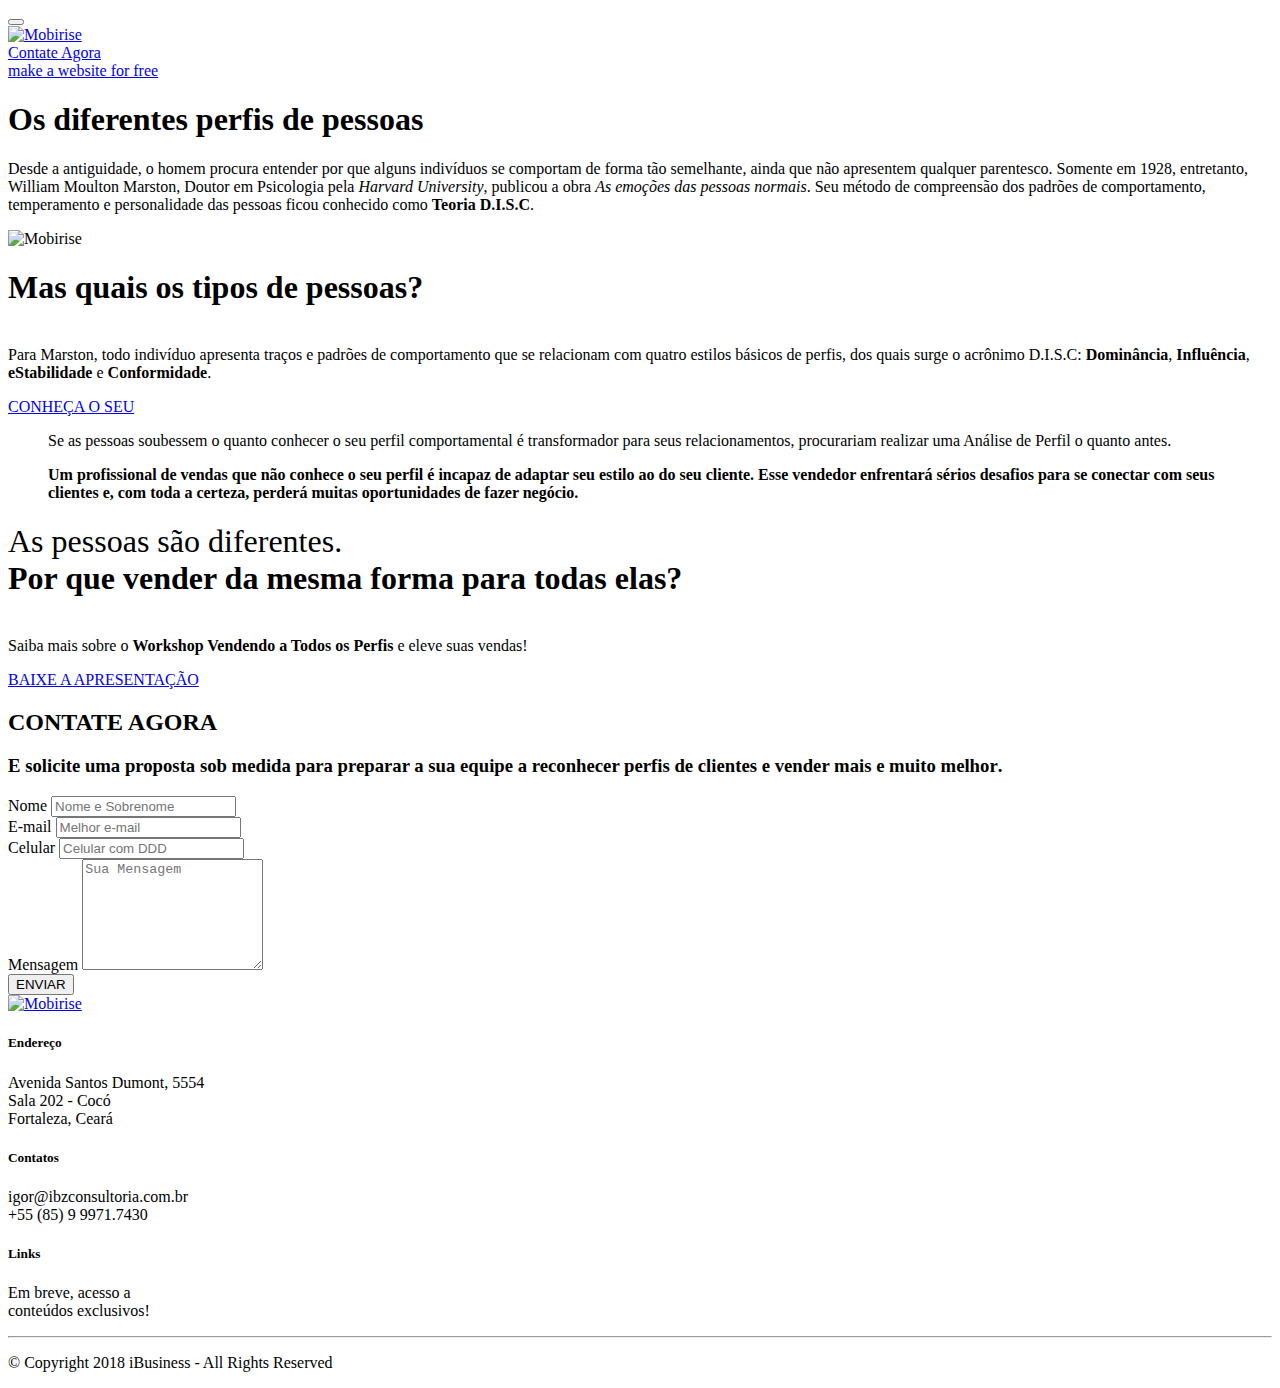
==== index.html @ 538ceceb "Add files via upload" ====
<!DOCTYPE html>
<html >
<head>
  <!-- Site made with Mobirise Website Builder v4.8.6, https://mobirise.com -->
  <meta charset="UTF-8">
  <meta http-equiv="X-UA-Compatible" content="IE=edge">
  <meta name="generator" content="Mobirise v4.8.6, mobirise.com">
  <meta name="viewport" content="width=device-width, initial-scale=1, minimum-scale=1">
  <link rel="shortcut icon" href="assets/images/cpia-de-sem-nome-398x224.png" type="image/x-icon">
  <meta name="description" content="">
  <title>Home</title>
  <link rel="stylesheet" href="assets/web/assets/mobirise-icons/mobirise-icons.css">
  <link rel="stylesheet" href="assets/tether/tether.min.css">
  <link rel="stylesheet" href="assets/bootstrap/css/bootstrap.min.css">
  <link rel="stylesheet" href="assets/bootstrap/css/bootstrap-grid.min.css">
  <link rel="stylesheet" href="assets/bootstrap/css/bootstrap-reboot.min.css">
  <link rel="stylesheet" href="assets/dropdown/css/style.css">
  <link rel="stylesheet" href="assets/socicon/css/styles.css">
  <link rel="stylesheet" href="assets/theme/css/style.css">
  <link rel="stylesheet" href="assets/mobirise/css/mbr-additional.css" type="text/css">
  
  
  
</head>
<body>
  <section class="menu cid-r9w2G7Tjz0" once="menu" id="menu1-e">

    

    <nav class="navbar navbar-expand beta-menu navbar-dropdown align-items-center navbar-fixed-top navbar-toggleable-sm bg-color transparent">
        <button class="navbar-toggler navbar-toggler-right" type="button" data-toggle="collapse" data-target="#navbarSupportedContent" aria-controls="navbarSupportedContent" aria-expanded="false" aria-label="Toggle navigation">
            <div class="hamburger">
                <span></span>
                <span></span>
                <span></span>
                <span></span>
            </div>
        </button>
        <div class="menu-logo">
            <div class="navbar-brand">
                <span class="navbar-logo">
                    <a href="http://www.ibzconsultoria.com.br">
                         <img src="assets/images/cpia-de-sem-nome-398x224.png" alt="Mobirise" title="" style="height: 4.9rem;">
                    </a>
                </span>
                
            </div>
        </div>
        <div class="collapse navbar-collapse" id="navbarSupportedContent">
            
            <div class="navbar-buttons mbr-section-btn"><a class="btn btn-sm btn-primary display-4" href="https://mobirise.co"><span class="socicon socicon-whatsapp mbr-iconfont mbr-iconfont-btn"></span>
                    
                    Contate Agora</a></div>
        </div>
    </nav>
</section>

<section class="engine"><a href="https://mobirise.info/e">make a website for free</a></section><section class="header9 cid-r9vMJlji9b" data-bg-video="https://www.youtube.com/watch?v=qORZvPztBds" id="header9-c">

    

    <div class="mbr-overlay" style="opacity: 0.8; background-color: rgb(118, 118, 118);">
    </div>

    <div class="container">
        <div class="media-container-column mbr-white col-md-8">
            <h1 class="mbr-section-title align-left mbr-bold pb-3 mbr-fonts-style display-1">Os diferentes perfis de pessoas</h1>
            <h3 class="mbr-section-subtitle align-left mbr-light pb-3 mbr-fonts-style display-7"></h3>
            <p class="mbr-text align-left pb-3 mbr-fonts-style display-5">Desde a antiguidade, o homem procura entender por que alguns indivíduos se comportam de forma tão semelhante, ainda que não apresentem qualquer parentesco. Somente em 1928, entretanto, William Moulton Marston, Doutor em Psicologia pela <em>Harvard University</em>, publicou a obra <em>As emoções das pessoas normais</em>. Seu método de compreensão dos padrões de comportamento, temperamento e personalidade das pessoas ficou conhecido como <strong>Teoria D.I.S.C</strong>. <br></p>
            
        </div>
    </div>

    <div class="mbr-arrow hidden-sm-down" aria-hidden="true">
        <a href="#next">
            <i class="mbri-down mbr-iconfont"></i>
        </a>
    </div>
</section>

<section class="header3 cid-r9vGbIsvFP" id="header3-a">

    

    

    <div class="container">
        <div class="media-container-row">
            <div class="mbr-figure" style="width: 120%;">
                <img src="assets/images/disc-879x879.png" alt="Mobirise" title="">
            </div>

            <div class="media-content">
                <h1 class="mbr-section-title mbr-white pb-3 mbr-fonts-style display-2"><strong>Mas quais os tipos de pessoas?</strong></h1>
                
                <div class="mbr-section-text mbr-white pb-3 ">
                    <p class="mbr-text mbr-fonts-style display-5"><br>Para Marston, todo indivíduo apresenta traços e padrões de comportamento que se relacionam com quatro estilos básicos de perfis, dos quais surge o acrônimo D.I.S.C: <strong>Dominância</strong>, <strong>Influência</strong>, <strong>eStabilidade </strong>e <strong>Conformidade</strong>.</p>
                </div>
                <div class="mbr-section-btn"><a class="btn btn-md btn-white display-4" href="https://cisassessment.com.br/degustacao/igorbatista" target="_blank">CONHEÇA O SEU</a></div>
            </div>
        </div>
    </div>

</section>

<section class="mbr-section article content1 cid-r9vE6aO6sI" id="content2-8">

     

    <div class="container">
        <div class="media-container-row">
            <div class="mbr-text col-12 col-md-8 mbr-fonts-style display-7">
                <blockquote><p>Se as pessoas soubessem o quanto conhecer o seu perfil comportamental é transformador para seus relacionamentos, procurariam realizar uma Análise de Perfil o quanto antes.&nbsp;</p><p><strong>Um profissional de vendas que não conhece o seu perfil é incapaz de adaptar seu estilo ao do seu cliente. Esse vendedor enfrentará sérios desafios para se conectar com seus clientes e, com toda a certeza, perderá muitas oportunidades de fazer negócio.</strong></p></blockquote>
            </div>
        </div>
    </div>
</section>

<section class="cid-r9vxSxwl5Y mbr-fullscreen mbr-parallax-background" id="header2-2">

    

    <div class="mbr-overlay" style="opacity: 0.6; background-color: rgb(118, 118, 118);"></div>

    <div class="container align-center">
        <div class="row justify-content-md-center">
            <div class="mbr-white col-md-10">
                <h1 class="mbr-section-title mbr-bold pb-3 mbr-fonts-style display-2"><span style="font-weight: normal;">As pessoas são diferentes.
</span><div>Por que vender da mesma forma para todas elas?</div></h1>
                
                <p class="mbr-text pb-3 mbr-fonts-style display-5"><br>Saiba mais sobre o <strong>Workshop Vendendo a Todos os Perfis</strong> e eleve suas vendas!</p>
                <div class="mbr-section-btn"><a class="btn btn-md btn-primary display-4" href="assets/files/Vendendo%20a%20Todos%20os%20Perfis.pdf">BAIXE A APRESENTAÇÃO</a></div>
            </div>
        </div>
    </div>
    
</section>

<section class="mbr-section form1 cid-r9vV8Q6e4b" id="form1-d">

    

    
    <div class="container">
        <div class="row justify-content-center">
            <div class="title col-12 col-lg-8">
                <h2 class="mbr-section-title align-center pb-3 mbr-fonts-style display-2">
                    CONTATE AGORA</h2>
                <h3 class="mbr-section-subtitle align-center mbr-light pb-3 mbr-fonts-style display-5">E solicite uma proposta sob medida para preparar a sua equipe a&nbsp;<strong>reconhecer perfis</strong>&nbsp;de clientes e&nbsp;<strong>vender mais e muito melhor</strong>.</h3>
            </div>
        </div>
    </div>
    <div class="container">
        <div class="row justify-content-center">
            <div class="media-container-column col-lg-8" data-form-type="formoid">
                    <div data-form-alert="" hidden="">Obrigado por seu contato. Retornaremos em até 1 dia útil.</div>
            
                    <form class="mbr-form" action="https://mobirise.com/" method="post" data-form-title="Mobirise Form"><input type="hidden" name="email" data-form-email="true" value="bjP1ERmZfzarOlQiBVB9AyABBUOk29T/yBMg74k4fR4waidvmF8LSJOCwL8EbNZHeFrdEEnfD1F5jtxuR5bbRIhBWXAj+ehpvHeTx5h8rCUeR5VdaEv4izuY/1Mgjd+7">
                        <div class="row row-sm-offset">
                            <div class="col-md-4 multi-horizontal" data-for="name">
                                <div class="form-group">
                                    <label class="form-control-label mbr-fonts-style display-7" for="name-form1-d">Nome</label>
                                    <input type="text" class="form-control" name="name" data-form-field="Name" required="" placeholder="Nome e Sobrenome" id="name-form1-d">
                                </div>
                            </div>
                            <div class="col-md-4 multi-horizontal" data-for="email">
                                <div class="form-group">
                                    <label class="form-control-label mbr-fonts-style display-7" for="email-form1-d">E-mail</label>
                                    <input type="email" class="form-control" name="email" data-form-field="Email" required="" placeholder="Melhor e-mail" id="email-form1-d">
                                </div>
                            </div>
                            <div class="col-md-4 multi-horizontal" data-for="phone">
                                <div class="form-group">
                                    <label class="form-control-label mbr-fonts-style display-7" for="phone-form1-d">Celular</label>
                                    <input type="tel" class="form-control" name="phone" data-form-field="Phone" placeholder="Celular com DDD" id="phone-form1-d">
                                </div>
                            </div>
                        </div>
                        <div class="form-group" data-for="message">
                            <label class="form-control-label mbr-fonts-style display-7" for="message-form1-d">Mensagem</label>
                            <textarea type="text" class="form-control" name="message" rows="7" data-form-field="Message" placeholder="Sua Mensagem" id="message-form1-d"></textarea>
                        </div>
            
                        <span class="input-group-btn"><button href="" type="submit" class="btn btn-primary btn-form display-4">ENVIAR</button></span>
                    </form>
            </div>
        </div>
    </div>
</section>

<section class="cid-r9vMicdYt4" id="footer1-b">

    

    

    <div class="container">
        <div class="media-container-row content text-white">
            <div class="col-12 col-md-3">
                <div class="media-wrap">
                    <a href="https://mobirise.com/">
                        <img src="assets/images/04-logotipo-branco-imagem-fundo-trasparente-624x499.png" alt="Mobirise" title="">
                    </a>
                </div>
            </div>
            <div class="col-12 col-md-3 mbr-fonts-style display-7">
                <h5 class="pb-3">
                    Endereço</h5>
                <p class="mbr-text">Avenida Santos Dumont, 5554<br>Sala 202 - Cocó<br>Fortaleza, Ceará</p>
            </div>
            <div class="col-12 col-md-3 mbr-fonts-style display-7">
                <h5 class="pb-3">
                    Contatos</h5>
                <p class="mbr-text">igor@ibzconsultoria.com.br<br>+55 (85) 9 9971.7430<br></p>
            </div>
            <div class="col-12 col-md-3 mbr-fonts-style display-7">
                <h5 class="pb-3">
                    Links
                </h5>
                <p class="mbr-text">Em breve, acesso a <br>conteúdos exclusivos!</p>
            </div>
        </div>
        <div class="footer-lower">
            <div class="media-container-row">
                <div class="col-sm-12">
                    <hr>
                </div>
            </div>
            <div class="media-container-row mbr-white">
                <div class="col-sm-6 copyright">
                    <p class="mbr-text mbr-fonts-style display-7">
                        © Copyright 2018 iBusiness - All Rights Reserved
                    </p>
                </div>
                <div class="col-md-6">
                    <div class="social-list align-right">
                        <div class="soc-item">
                            <a href="mailto:igor@ibzconsultoria.com.br">
                                <span class="mbr-iconfont mbr-iconfont-social socicon-mail socicon"></span>
                            </a>
                        </div>
                        <div class="soc-item">
                            <a href="http://www.facebook.com/iBusinessConsultoria" target="_blank">
                                <span class="mbr-iconfont mbr-iconfont-social socicon-facebook socicon"></span>
                            </a>
                        </div>
                        <div class="soc-item">
                            <a href="https://www.linkedin.com/in/igorbatista/" target="_blank">
                                <span class="mbr-iconfont mbr-iconfont-social socicon-linkedin socicon"></span>
                            </a>
                        </div>
                        <div class="soc-item">
                            <a href="https://www.instagram.com/ibzconsult/" target="_blank">
                                <span class="mbr-iconfont mbr-iconfont-social socicon-instagram socicon"></span>
                            </a>
                        </div>
                        
                        
                    </div>
                </div>
            </div>
        </div>
    </div>
</section>


  <script src="assets/web/assets/jquery/jquery.min.js"></script>
  <script src="assets/popper/popper.min.js"></script>
  <script src="assets/tether/tether.min.js"></script>
  <script src="assets/bootstrap/js/bootstrap.min.js"></script>
  <script src="assets/smoothscroll/smooth-scroll.js"></script>
  <script src="assets/dropdown/js/script.min.js"></script>
  <script src="assets/touchswipe/jquery.touch-swipe.min.js"></script>
  <script src="assets/ytplayer/jquery.mb.ytplayer.min.js"></script>
  <script src="assets/vimeoplayer/jquery.mb.vimeo_player.js"></script>
  <script src="assets/parallax/jarallax.min.js"></script>
  <script src="assets/theme/js/script.js"></script>
  <script src="assets/formoid/formoid.min.js"></script>
  
  
</body>
</html>
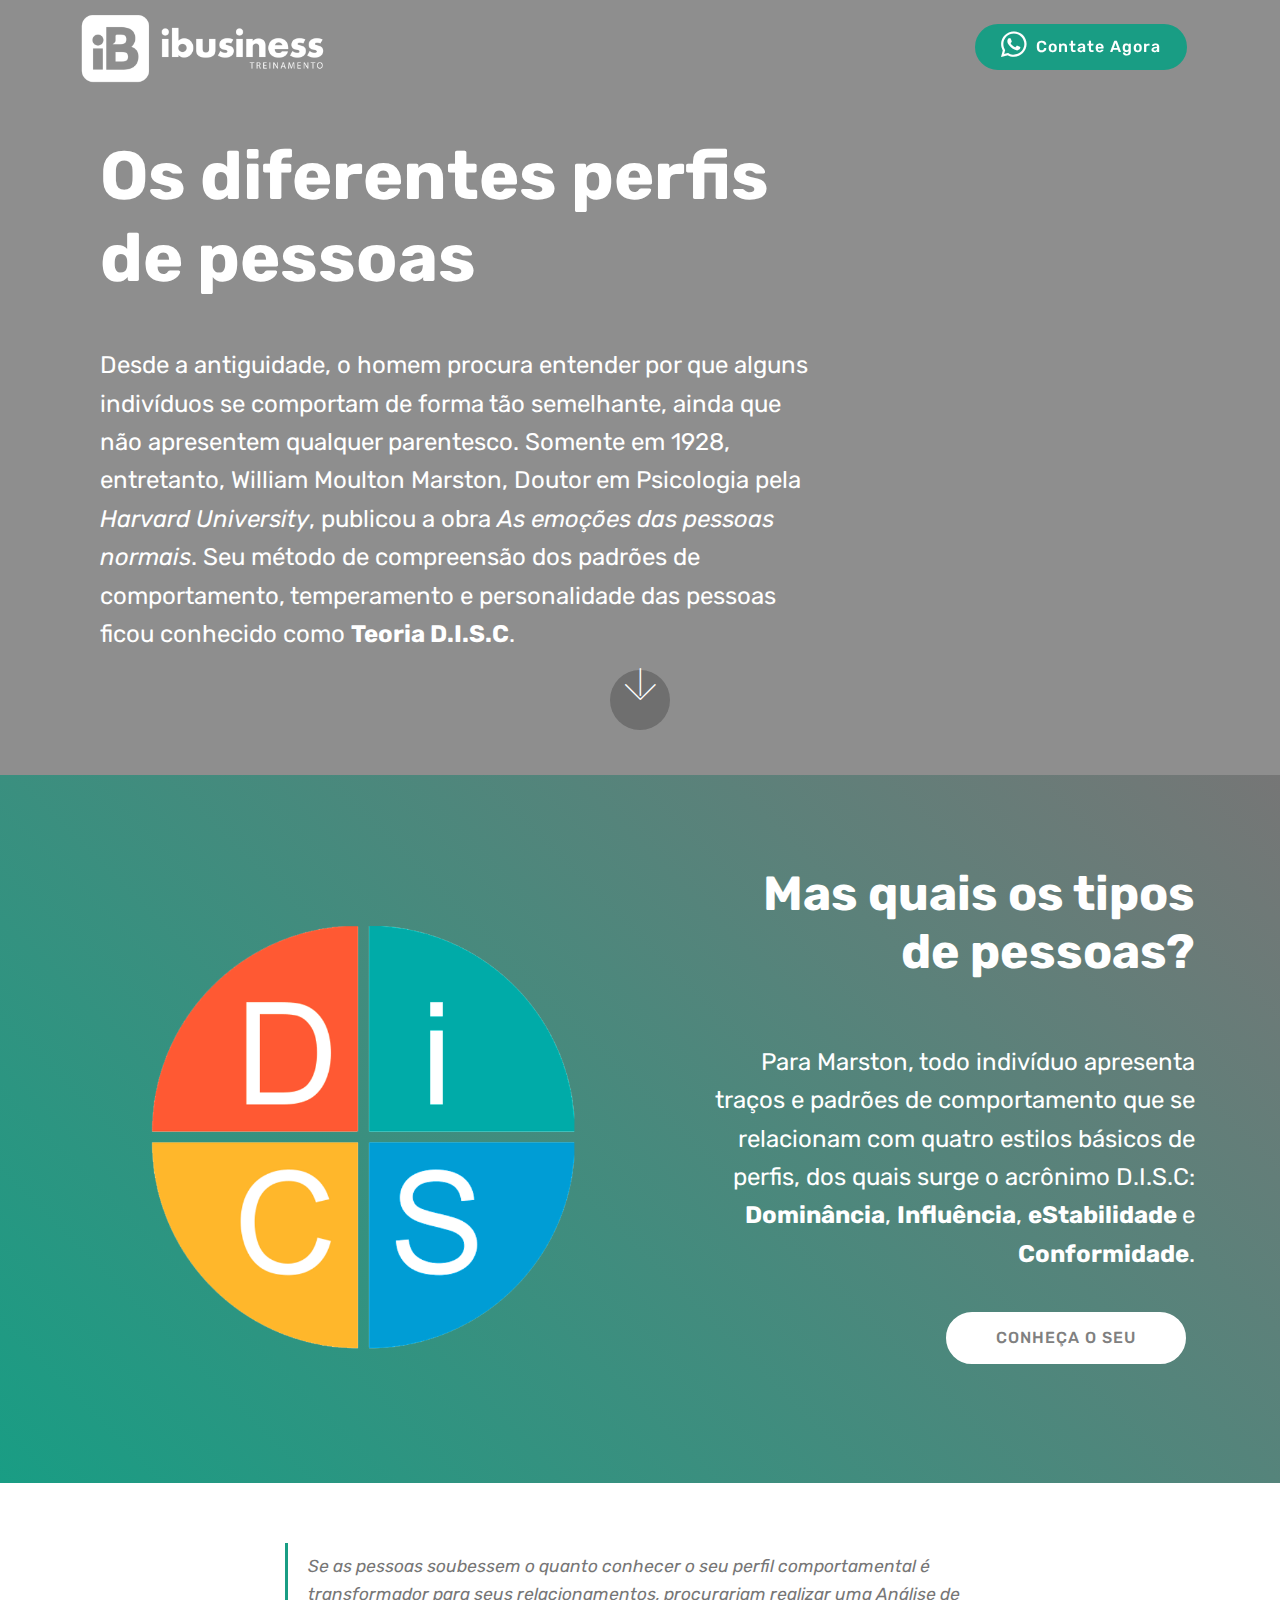
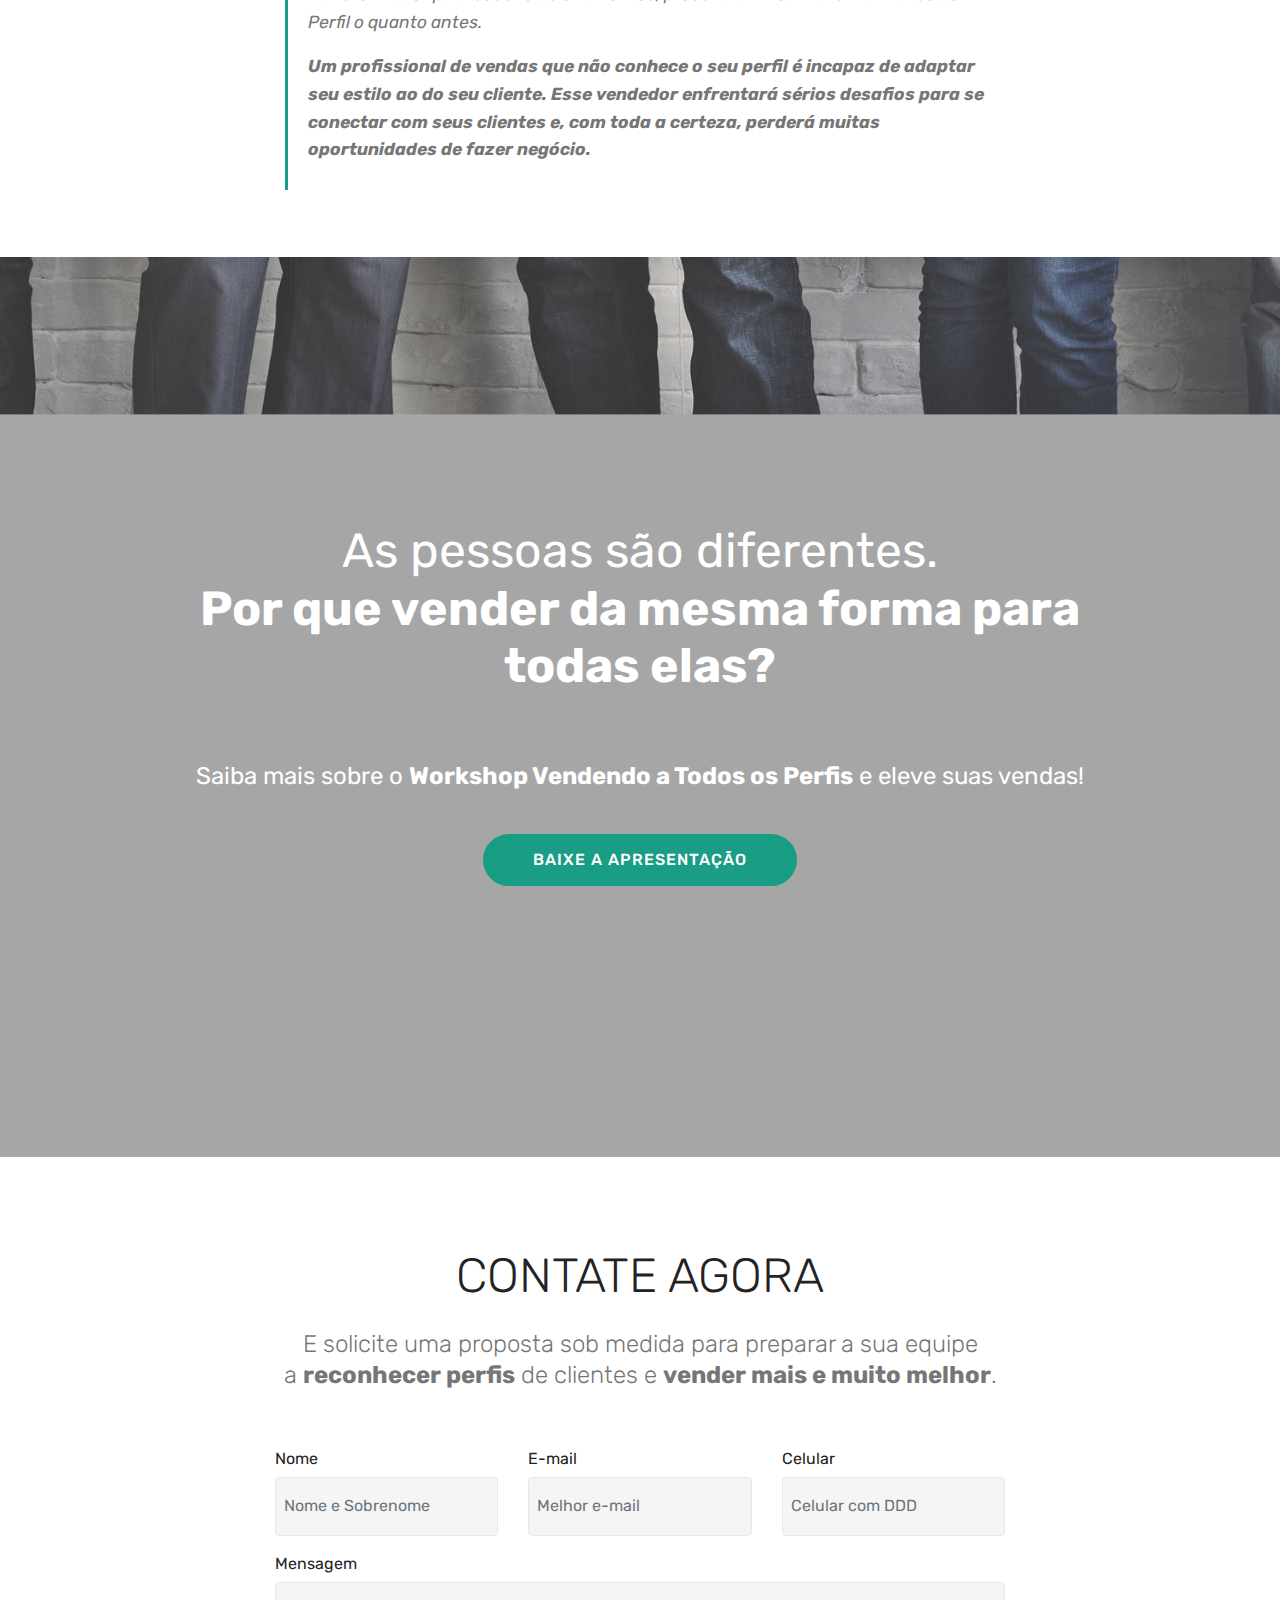
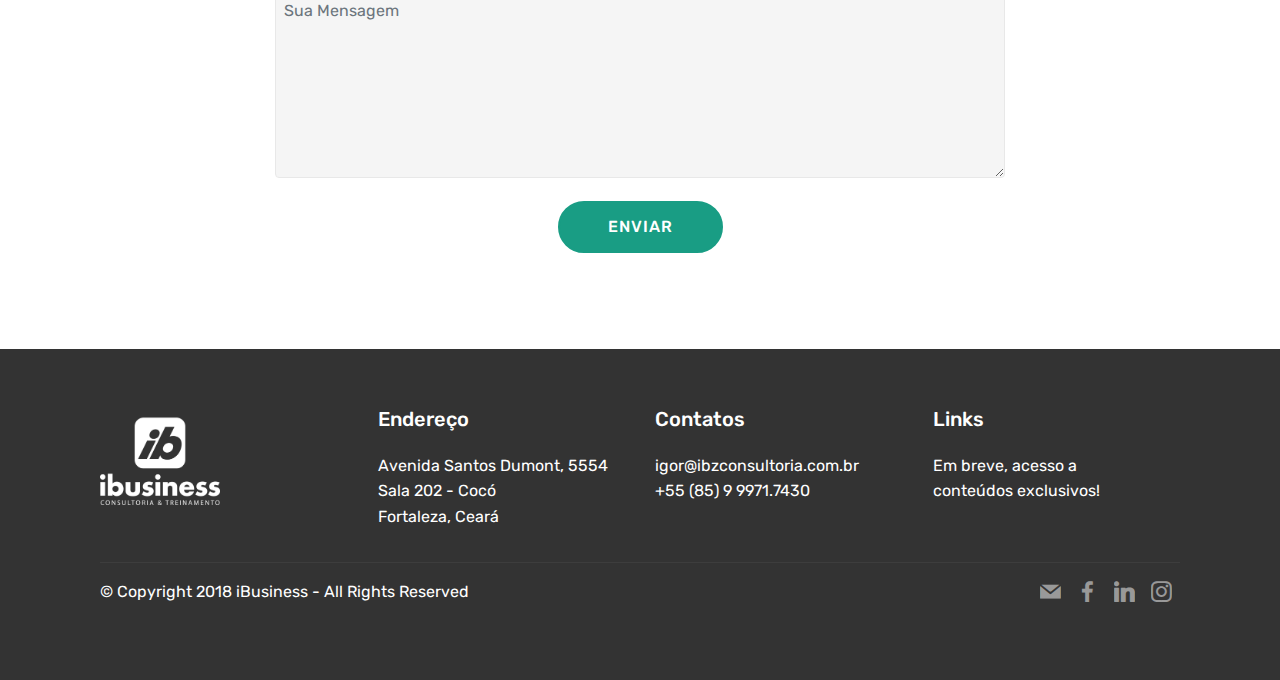
==== commit 5cb6d232: "create github pages" ====
--- a/index.html
+++ b/index.html
@@ -55,7 +55,7 @@
     </nav>
 </section>
 
-<section class="engine"><a href="https://mobirise.info/e">make a website for free</a></section><section class="header9 cid-r9vMJlji9b" data-bg-video="https://www.youtube.com/watch?v=qORZvPztBds" id="header9-c">
+<section class="engine"><a href="https://mobirise.info/f">easy web builder</a></section><section class="header9 cid-r9vMJlji9b" data-bg-video="https://www.youtube.com/watch?v=qORZvPztBds" id="header9-c">
 
     
 
@@ -155,7 +155,7 @@
             <div class="media-container-column col-lg-8" data-form-type="formoid">
                     <div data-form-alert="" hidden="">Obrigado por seu contato. Retornaremos em até 1 dia útil.</div>
             
-                    <form class="mbr-form" action="https://mobirise.com/" method="post" data-form-title="Mobirise Form"><input type="hidden" name="email" data-form-email="true" value="bjP1ERmZfzarOlQiBVB9AyABBUOk29T/yBMg74k4fR4waidvmF8LSJOCwL8EbNZHeFrdEEnfD1F5jtxuR5bbRIhBWXAj+ehpvHeTx5h8rCUeR5VdaEv4izuY/1Mgjd+7">
+                    <form class="mbr-form" action="https://mobirise.com/" method="post" data-form-title="Mobirise Form"><input type="hidden" name="email" data-form-email="true" value="E1hrHj9nhIuv7MjWg8W+pyORK7f0c7CILdnv9n7HhSGD/wr6HEg0xiVMWBgWSezhIz2PDw8ddaZDfI7Mun+jasMkHUdd43aZ027KPE2wIWYgjYWWAncnwhXguRWSXikZ">
                         <div class="row row-sm-offset">
                             <div class="col-md-4 multi-horizontal" data-for="name">
                                 <div class="form-group">
--- a/assets/web/assets/mobirise-icons/mobirise-icons.css
+++ b/assets/web/assets/mobirise-icons/mobirise-icons.css
@@ -0,0 +1,476 @@
+@font-face {
+  font-family: 'MobiriseIcons';
+  src:  url('mobirise-icons.eot?spat4u');
+  src:  url('mobirise-icons.eot?spat4u#iefix') format('embedded-opentype'),
+    url('mobirise-icons.ttf?spat4u') format('truetype'),
+    url('mobirise-icons.woff?spat4u') format('woff'),
+    url('mobirise-icons.svg?spat4u#MobiriseIcons') format('svg');
+  font-weight: normal;
+  font-style: normal;
+}
+
+[class^="mbri-"], [class*=" mbri-"] {
+  /* use !important to prevent issues with browser extensions that change fonts */
+  font-family: MobiriseIcons !important;
+  speak: none;
+  font-style: normal;
+  font-weight: normal;
+  font-variant: normal;
+  text-transform: none;
+  line-height: 1;
+
+  /* Better Font Rendering =========== */
+  -webkit-font-smoothing: antialiased;
+  -moz-osx-font-smoothing: grayscale;
+}
+
+.mbri-add-submenu:before {
+  content: "\e900";
+}
+.mbri-alert:before {
+  content: "\e901";
+}
+.mbri-align-center:before {
+  content: "\e902";
+}
+.mbri-align-justify:before {
+  content: "\e903";
+}
+.mbri-align-left:before {
+  content: "\e904";
+}
+.mbri-align-right:before {
+  content: "\e905";
+}
+.mbri-android:before {
+  content: "\e906";
+}
+.mbri-apple:before {
+  content: "\e907";
+}
+.mbri-arrow-down:before {
+  content: "\e908";
+}
+.mbri-arrow-next:before {
+  content: "\e909";
+}
+.mbri-arrow-prev:before {
+  content: "\e90a";
+}
+.mbri-arrow-up:before {
+  content: "\e90b";
+}
+.mbri-bold:before {
+  content: "\e90c";
+}
+.mbri-bookmark:before {
+  content: "\e90d";
+}
+.mbri-bootstrap:before {
+  content: "\e90e";
+}
+.mbri-briefcase:before {
+  content: "\e90f";
+}
+.mbri-browse:before {
+  content: "\e910";
+}
+.mbri-bulleted-list:before {
+  content: "\e911";
+}
+.mbri-calendar:before {
+  content: "\e912";
+}
+.mbri-camera:before {
+  content: "\e913";
+}
+.mbri-cart-add:before {
+  content: "\e914";
+}
+.mbri-cart-full:before {
+  content: "\e915";
+}
+.mbri-cash:before {
+  content: "\e916";
+}
+.mbri-change-style:before {
+  content: "\e917";
+}
+.mbri-chat:before {
+  content: "\e918";
+}
+.mbri-clock:before {
+  content: "\e919";
+}
+.mbri-close:before {
+  content: "\e91a";
+}
+.mbri-cloud:before {
+  content: "\e91b";
+}
+.mbri-code:before {
+  content: "\e91c";
+}
+.mbri-contact-form:before {
+  content: "\e91d";
+}
+.mbri-credit-card:before {
+  content: "\e91e";
+}
+.mbri-cursor-click:before {
+  content: "\e91f";
+}
+.mbri-cust-feedback:before {
+  content: "\e920";
+}
+.mbri-database:before {
+  content: "\e921";
+}
+.mbri-delivery:before {
+  content: "\e922";
+}
+.mbri-desktop:before {
+  content: "\e923";
+}
+.mbri-devices:before {
+  content: "\e924";
+}
+.mbri-down:before {
+  content: "\e925";
+}
+.mbri-download:before {
+  content: "\e989";
+}
+.mbri-drag-n-drop:before {
+  content: "\e927";
+}
+.mbri-drag-n-drop2:before {
+  content: "\e928";
+}
+.mbri-edit:before {
+  content: "\e929";
+}
+.mbri-edit2:before {
+  content: "\e92a";
+}
+.mbri-error:before {
+  content: "\e92b";
+}
+.mbri-extension:before {
+  content: "\e92c";
+}
+.mbri-features:before {
+  content: "\e92d";
+}
+.mbri-file:before {
+  content: "\e92e";
+}
+.mbri-flag:before {
+  content: "\e92f";
+}
+.mbri-folder:before {
+  content: "\e930";
+}
+.mbri-gift:before {
+  content: "\e931";
+}
+.mbri-github:before {
+  content: "\e932";
+}
+.mbri-globe:before {
+  content: "\e933";
+}
+.mbri-globe-2:before {
+  content: "\e934";
+}
+.mbri-growing-chart:before {
+  content: "\e935";
+}
+.mbri-hearth:before {
+  content: "\e936";
+}
+.mbri-help:before {
+  content: "\e937";
+}
+.mbri-home:before {
+  content: "\e938";
+}
+.mbri-hot-cup:before {
+  content: "\e939";
+}
+.mbri-idea:before {
+  content: "\e93a";
+}
+.mbri-image-gallery:before {
+  content: "\e93b";
+}
+.mbri-image-slider:before {
+  content: "\e93c";
+}
+.mbri-info:before {
+  content: "\e93d";
+}
+.mbri-italic:before {
+  content: "\e93e";
+}
+.mbri-key:before {
+  content: "\e93f";
+}
+.mbri-laptop:before {
+  content: "\e940";
+}
+.mbri-layers:before {
+  content: "\e941";
+}
+.mbri-left-right:before {
+  content: "\e942";
+}
+.mbri-left:before {
+  content: "\e943";
+}
+.mbri-letter:before {
+  content: "\e944";
+}
+.mbri-like:before {
+  content: "\e945";
+}
+.mbri-link:before {
+  content: "\e946";
+}
+.mbri-lock:before {
+  content: "\e947";
+}
+.mbri-login:before {
+  content: "\e948";
+}
+.mbri-logout:before {
+  content: "\e949";
+}
+.mbri-magic-stick:before {
+  content: "\e94a";
+}
+.mbri-map-pin:before {
+  content: "\e94b";
+}
+.mbri-menu:before {
+  content: "\e94c";
+}
+.mbri-mobile:before {
+  content: "\e94d";
+}
+.mbri-mobile2:before {
+  content: "\e94e";
+}
+.mbri-mobirise:before {
+  content: "\e94f";
+}
+.mbri-more-horizontal:before {
+  content: "\e950";
+}
+.mbri-more-vertical:before {
+  content: "\e951";
+}
+.mbri-music:before {
+  content: "\e952";
+}
+.mbri-new-file:before {
+  content: "\e953";
+}
+.mbri-numbered-list:before {
+  content: "\e954";
+}
+.mbri-opened-folder:before {
+  content: "\e955";
+}
+.mbri-pages:before {
+  content: "\e956";
+}
+.mbri-paper-plane:before {
+  content: "\e957";
+}
+.mbri-paperclip:before {
+  content: "\e958";
+}
+.mbri-photo:before {
+  content: "\e959";
+}
+.mbri-photos:before {
+  content: "\e95a";
+}
+.mbri-pin:before {
+  content: "\e95b";
+}
+.mbri-play:before {
+  content: "\e95c";
+}
+.mbri-plus:before {
+  content: "\e95d";
+}
+.mbri-preview:before {
+  content: "\e95e";
+}
+.mbri-print:before {
+  content: "\e95f";
+}
+.mbri-protect:before {
+  content: "\e960";
+}
+.mbri-question:before {
+  content: "\e961";
+}
+.mbri-quote-left:before {
+  content: "\e962";
+}
+.mbri-quote-right:before {
+  content: "\e963";
+}
+.mbri-refresh:before {
+  content: "\e964";
+}
+.mbri-responsive:before {
+  content: "\e965";
+}
+.mbri-right:before {
+  content: "\e966";
+}
+.mbri-rocket:before {
+  content: "\e967";
+}
+.mbri-sad-face:before {
+  content: "\e968";
+}
+.mbri-sale:before {
+  content: "\e969";
+}
+.mbri-save:before {
+  content: "\e96a";
+}
+.mbri-search:before {
+  content: "\e96b";
+}
+.mbri-setting:before {
+  content: "\e96c";
+}
+.mbri-setting2:before {
+  content: "\e96d";
+}
+.mbri-setting3:before {
+  content: "\e96e";
+}
+.mbri-share:before {
+  content: "\e96f";
+}
+.mbri-shopping-bag:before {
+  content: "\e970";
+}
+.mbri-shopping-basket:before {
+  content: "\e971";
+}
+.mbri-shopping-cart:before {
+  content: "\e972";
+}
+.mbri-sites:before {
+  content: "\e973";
+}
+.mbri-smile-face:before {
+  content: "\e974";
+}
+.mbri-speed:before {
+  content: "\e975";
+}
+.mbri-star:before {
+  content: "\e976";
+}
+.mbri-success:before {
+  content: "\e977";
+}
+.mbri-sun:before {
+  content: "\e978";
+}
+.mbri-sun2:before {
+  content: "\e979";
+}
+.mbri-tablet:before {
+  content: "\e97a";
+}
+.mbri-tablet-vertical:before {
+  content: "\e97b";
+}
+.mbri-target:before {
+  content: "\e97c";
+}
+.mbri-timer:before {
+  content: "\e97d";
+}
+.mbri-to-ftp:before {
+  content: "\e97e";
+}
+.mbri-to-local-drive:before {
+  content: "\e97f";
+}
+.mbri-touch-swipe:before {
+  content: "\e980";
+}
+.mbri-touch:before {
+  content: "\e981";
+}
+.mbri-trash:before {
+  content: "\e982";
+}
+.mbri-underline:before {
+  content: "\e983";
+}
+.mbri-unlink:before {
+  content: "\e984";
+}
+.mbri-unlock:before {
+  content: "\e985";
+}
+.mbri-up-down:before {
+  content: "\e986";
+}
+.mbri-up:before {
+  content: "\e987";
+}
+.mbri-update:before {
+  content: "\e988";
+}
+.mbri-upload:before {
+ content: "\e926"; 
+}
+.mbri-user:before {
+  content: "\e98a";
+}
+.mbri-user2:before {
+  content: "\e98b";
+}
+.mbri-users:before {
+  content: "\e98c";
+}
+.mbri-video:before {
+  content: "\e98d";
+}
+.mbri-video-play:before {
+  content: "\e98e";
+}
+.mbri-watch:before {
+  content: "\e98f";
+}
+.mbri-website-theme:before {
+  content: "\e990";
+}
+.mbri-wifi:before {
+  content: "\e991";
+}
+.mbri-windows:before {
+  content: "\e992";
+}
+.mbri-zoom-out:before {
+  content: "\e993";
+}
+.mbri-redo:before {
+  content: "\e994";
+}
+.mbri-undo:before {
+  content: "\e995";
+}
--- a/assets/dropdown/css/style.css
+++ b/assets/dropdown/css/style.css
@@ -0,0 +1,265 @@
+.navbar-dropdown {
+  left: 0;
+  padding: 0;
+  position: absolute;
+  right: 0;
+  top: 0;
+  transition: all 0.45s ease;
+  z-index: 1030;
+  background: #282828; }
+  .navbar-dropdown .navbar-logo {
+    margin-right: 0.8rem;
+    transition: margin 0.3s ease-in-out;
+    vertical-align: middle; }
+    .navbar-dropdown .navbar-logo img {
+      height: 3.125rem;
+      transition: all 0.3s ease-in-out; }
+    .navbar-dropdown .navbar-logo.mbr-iconfont {
+      font-size: 3.125rem;
+      line-height: 3.125rem; }
+  .navbar-dropdown .navbar-caption {
+    font-weight: 700;
+    white-space: normal;
+    vertical-align: -4px;
+    line-height: 3.125rem !important; }
+    .navbar-dropdown .navbar-caption, .navbar-dropdown .navbar-caption:hover {
+      color: inherit;
+      text-decoration: none; }
+  .navbar-dropdown .mbr-iconfont + .navbar-caption {
+    vertical-align: -1px; }
+  .navbar-dropdown.navbar-fixed-top {
+    position: fixed; }
+  .navbar-dropdown .navbar-brand span {
+    vertical-align: -4px; }
+  .navbar-dropdown.bg-color.transparent {
+    background: none; }
+  .navbar-dropdown.navbar-short .navbar-brand {
+    padding: 0.625rem 0; }
+    .navbar-dropdown.navbar-short .navbar-brand span {
+      vertical-align: -1px; }
+  .navbar-dropdown.navbar-short .navbar-caption {
+    line-height: 2.375rem !important;
+    vertical-align: -2px; }
+  .navbar-dropdown.navbar-short .navbar-logo {
+    margin-right: 0.5rem; }
+    .navbar-dropdown.navbar-short .navbar-logo img {
+      height: 2.375rem; }
+    .navbar-dropdown.navbar-short .navbar-logo.mbr-iconfont {
+      font-size: 2.375rem;
+      line-height: 2.375rem; }
+  .navbar-dropdown.navbar-short .mbr-table-cell {
+    height: 3.625rem; }
+  .navbar-dropdown .navbar-close {
+    left: 0.6875rem;
+    position: fixed;
+    top: 0.75rem;
+    z-index: 1000; }
+  .navbar-dropdown .hamburger-icon {
+    content: "";
+    display: inline-block;
+    vertical-align: middle;
+    width: 16px;
+    -webkit-box-shadow: 0 -6px 0 1px #282828,0 0 0 1px #282828,0 6px 0 1px #282828;
+    -moz-box-shadow: 0 -6px 0 1px #282828,0 0 0 1px #282828,0 6px 0 1px #282828;
+    box-shadow: 0 -6px 0 1px #282828,0 0 0 1px #282828,0 6px 0 1px #282828; }
+
+.dropdown-menu .dropdown-toggle[data-toggle="dropdown-submenu"]::after {
+  border-bottom: 0.35em solid transparent;
+  border-left: 0.35em solid;
+  border-right: 0;
+  border-top: 0.35em solid transparent;
+  margin-left: 0.3rem; }
+
+.dropdown-menu .dropdown-item:focus {
+  outline: 0; }
+
+.nav-dropdown {
+  font-size: 0.75rem;
+  font-weight: 500;
+  height: auto !important; }
+  .nav-dropdown .nav-btn {
+    padding-left: 1rem; }
+  .nav-dropdown .link {
+    margin: .667em 1.667em;
+    font-weight: 500;
+    padding: 0;
+    transition: color .2s ease-in-out; }
+    .nav-dropdown .link.dropdown-toggle {
+      margin-right: 2.583em; }
+      .nav-dropdown .link.dropdown-toggle::after {
+        margin-left: .25rem;
+        border-top: 0.35em solid;
+        border-right: 0.35em solid transparent;
+        border-left: 0.35em solid transparent;
+        border-bottom: 0; }
+      .nav-dropdown .link.dropdown-toggle[aria-expanded="true"] {
+        margin: 0;
+        padding: 0.667em 3.263em  0.667em 1.667em; }
+  .nav-dropdown .link::after,
+  .nav-dropdown .dropdown-item::after {
+    color: inherit; }
+  .nav-dropdown .btn {
+    font-size: 0.75rem;
+    font-weight: 700;
+    letter-spacing: 0;
+    margin-bottom: 0;
+    padding-left: 1.25rem;
+    padding-right: 1.25rem; }
+  .nav-dropdown .dropdown-menu {
+    border-radius: 0;
+    border: 0;
+    left: 0;
+    margin: 0;
+    padding-bottom: 1.25rem;
+    padding-top: 1.25rem;
+    position: relative; }
+  .nav-dropdown .dropdown-submenu {
+    margin-left: 0.125rem;
+    top: 0; }
+  .nav-dropdown .dropdown-item {
+    font-weight: 500;
+    line-height: 2;
+    padding: 0.3846em 4.615em 0.3846em 1.5385em;
+    position: relative;
+    transition: color .2s ease-in-out, background-color .2s ease-in-out; }
+    .nav-dropdown .dropdown-item::after {
+      margin-top: -0.3077em;
+      position: absolute;
+      right: 1.1538em;
+      top: 50%; }
+    .nav-dropdown .dropdown-item:focus, .nav-dropdown .dropdown-item:hover {
+      background: none; }
+
+@media (max-width: 767px) {
+  .nav-dropdown.navbar-toggleable-sm {
+    bottom: 0;
+    display: none;
+    left: 0;
+    overflow-x: hidden;
+    position: fixed;
+    top: 0;
+    transform: translateX(-100%);
+    -ms-transform: translateX(-100%);
+    -webkit-transform: translateX(-100%);
+    width: 18.75rem;
+    z-index: 999; } }
+.nav-dropdown.navbar-toggleable-xl {
+  bottom: 0;
+  display: none;
+  left: 0;
+  overflow-x: hidden;
+  position: fixed;
+  top: 0;
+  transform: translateX(-100%);
+  -ms-transform: translateX(-100%);
+  -webkit-transform: translateX(-100%);
+  width: 18.75rem;
+  z-index: 999; }
+
+.nav-dropdown-sm {
+  display: block !important;
+  overflow-x: hidden;
+  overflow: auto;
+  padding-top: 3.875rem; }
+  .nav-dropdown-sm::after {
+    content: "";
+    display: block;
+    height: 3rem;
+    width: 100%; }
+  .nav-dropdown-sm.collapse.in ~ .navbar-close {
+    display: block !important; }
+  .nav-dropdown-sm.collapsing, .nav-dropdown-sm.collapse.in {
+    transform: translateX(0);
+    -ms-transform: translateX(0);
+    -webkit-transform: translateX(0);
+    transition: all 0.25s ease-out;
+    -webkit-transition: all 0.25s ease-out;
+    background: #282828; }
+  .nav-dropdown-sm.collapsing[aria-expanded="false"] {
+    transform: translateX(-100%);
+    -ms-transform: translateX(-100%);
+    -webkit-transform: translateX(-100%); }
+  .nav-dropdown-sm .nav-item {
+    display: block;
+    margin-left: 0 !important;
+    padding-left: 0; }
+  .nav-dropdown-sm .link,
+  .nav-dropdown-sm .dropdown-item {
+    border-top: 1px dotted rgba(255, 255, 255, 0.1);
+    font-size: 0.8125rem;
+    line-height: 1.6;
+    margin: 0 !important;
+    padding: 0.875rem 2.4rem 0.875rem 1.5625rem !important;
+    position: relative;
+    white-space: normal; }
+    .nav-dropdown-sm .link:focus, .nav-dropdown-sm .link:hover,
+    .nav-dropdown-sm .dropdown-item:focus,
+    .nav-dropdown-sm .dropdown-item:hover {
+      background: rgba(0, 0, 0, 0.2) !important;
+      color: #c0a375; }
+  .nav-dropdown-sm .nav-btn {
+    position: relative;
+    padding: 1.5625rem 1.5625rem 0 1.5625rem; }
+    .nav-dropdown-sm .nav-btn::before {
+      border-top: 1px dotted rgba(255, 255, 255, 0.1);
+      content: "";
+      left: 0;
+      position: absolute;
+      top: 0;
+      width: 100%; }
+    .nav-dropdown-sm .nav-btn + .nav-btn {
+      padding-top: 0.625rem; }
+      .nav-dropdown-sm .nav-btn + .nav-btn::before {
+        display: none; }
+  .nav-dropdown-sm .btn {
+    padding: 0.625rem 0; }
+  .nav-dropdown-sm .dropdown-toggle[data-toggle="dropdown-submenu"]::after {
+    margin-left: .25rem;
+    border-top: 0.35em solid;
+    border-right: 0.35em solid transparent;
+    border-left: 0.35em solid transparent;
+    border-bottom: 0; }
+  .nav-dropdown-sm .dropdown-toggle[data-toggle="dropdown-submenu"][aria-expanded="true"]::after {
+    border-top: 0;
+    border-right: 0.35em solid transparent;
+    border-left: 0.35em solid transparent;
+    border-bottom: 0.35em solid; }
+  .nav-dropdown-sm .dropdown-menu {
+    margin: 0;
+    padding: 0;
+    position: relative;
+    top: 0;
+    left: 0;
+    width: 100%;
+    border: 0;
+    float: none;
+    border-radius: 0;
+    background: none; }
+  .nav-dropdown-sm .dropdown-submenu {
+    left: 100%;
+    margin-left: 0.125rem;
+    margin-top: -1.25rem;
+    top: 0; }
+
+.navbar-toggleable-sm .nav-dropdown .dropdown-menu {
+  position: absolute; }
+
+.navbar-toggleable-sm .nav-dropdown .dropdown-submenu {
+  left: 100%;
+  margin-left: 0.125rem;
+  margin-top: -1.25rem;
+  top: 0; }
+
+.navbar-toggleable-sm.opened .nav-dropdown .dropdown-menu {
+  position: relative; }
+
+.navbar-toggleable-sm.opened .nav-dropdown .dropdown-submenu {
+  left: 0;
+  margin-left: 00rem;
+  margin-top: 0rem;
+  top: 0; }
+
+.is-builder .nav-dropdown.collapsing {
+  transition: none !important; }
+
+/*# sourceMappingURL=style.css.map */
--- a/assets/socicon/css/styles.css
+++ b/assets/socicon/css/styles.css
@@ -0,0 +1,544 @@
+@charset "UTF-8";
+
+@font-face {
+  font-family: "socicon";
+  src:url("../fonts/socicon.eot");
+  src:url("../fonts/socicon.eot?#iefix") format("embedded-opentype"),
+    url("../fonts/socicon.woff") format("woff"),
+    url("../fonts/socicon.ttf") format("truetype"),
+    url("../fonts/socicon.svg#socicon") format("svg");
+  font-weight: normal;
+  font-style: normal;
+
+}
+
+[data-icon]:before {
+  font-family: "socicon" !important;
+  content: attr(data-icon);
+  font-style: normal !important;
+  font-weight: normal !important;
+  font-variant: normal !important;
+  text-transform: none !important;
+  speak: none;
+  line-height: 1;
+  -webkit-font-smoothing: antialiased;
+  -moz-osx-font-smoothing: grayscale;
+}
+
+[class^="socicon-"]:before,
+[class*=" socicon-"]:before {
+  font-family: "socicon" !important;
+  font-style: normal !important;
+  font-weight: normal !important;
+  font-variant: normal !important;
+  text-transform: none !important;
+  speak: none;
+  line-height: 1;
+  -webkit-font-smoothing: antialiased;
+  -moz-osx-font-smoothing: grayscale;
+}
+
+.socicon-modelmayhem:before {
+  content: "\e000";
+}
+.socicon-mixcloud:before {
+  content: "\e001";
+}
+.socicon-drupal:before {
+  content: "\e002";
+}
+.socicon-swarm:before {
+  content: "\e003";
+}
+.socicon-istock:before {
+  content: "\e004";
+}
+.socicon-yammer:before {
+  content: "\e005";
+}
+.socicon-ello:before {
+  content: "\e006";
+}
+.socicon-stackoverflow:before {
+  content: "\e007";
+}
+.socicon-persona:before {
+  content: "\e008";
+}
+.socicon-triplej:before {
+  content: "\e009";
+}
+.socicon-houzz:before {
+  content: "\e00a";
+}
+.socicon-rss:before {
+  content: "\e00b";
+}
+.socicon-paypal:before {
+  content: "\e00c";
+}
+.socicon-odnoklassniki:before {
+  content: "\e00d";
+}
+.socicon-airbnb:before {
+  content: "\e00e";
+}
+.socicon-periscope:before {
+  content: "\e00f";
+}
+.socicon-outlook:before {
+  content: "\e010";
+}
+.socicon-coderwall:before {
+  content: "\e011";
+}
+.socicon-tripadvisor:before {
+  content: "\e012";
+}
+.socicon-appnet:before {
+  content: "\e013";
+}
+.socicon-goodreads:before {
+  content: "\e014";
+}
+.socicon-tripit:before {
+  content: "\e015";
+}
+.socicon-lanyrd:before {
+  content: "\e016";
+}
+.socicon-slideshare:before {
+  content: "\e017";
+}
+.socicon-buffer:before {
+  content: "\e018";
+}
+.socicon-disqus:before {
+  content: "\e019";
+}
+.socicon-vkontakte:before {
+  content: "\e01a";
+}
+.socicon-whatsapp:before {
+  content: "\e01b";
+}
+.socicon-patreon:before {
+  content: "\e01c";
+}
+.socicon-storehouse:before {
+  content: "\e01d";
+}
+.socicon-pocket:before {
+  content: "\e01e";
+}
+.socicon-mail:before {
+  content: "\e01f";
+}
+.socicon-blogger:before {
+  content: "\e020";
+}
+.socicon-technorati:before {
+  content: "\e021";
+}
+.socicon-reddit:before {
+  content: "\e022";
+}
+.socicon-dribbble:before {
+  content: "\e023";
+}
+.socicon-stumbleupon:before {
+  content: "\e024";
+}
+.socicon-digg:before {
+  content: "\e025";
+}
+.socicon-envato:before {
+  content: "\e026";
+}
+.socicon-behance:before {
+  content: "\e027";
+}
+.socicon-delicious:before {
+  content: "\e028";
+}
+.socicon-deviantart:before {
+  content: "\e029";
+}
+.socicon-forrst:before {
+  content: "\e02a";
+}
+.socicon-play:before {
+  content: "\e02b";
+}
+.socicon-zerply:before {
+  content: "\e02c";
+}
+.socicon-wikipedia:before {
+  content: "\e02d";
+}
+.socicon-apple:before {
+  content: "\e02e";
+}
+.socicon-flattr:before {
+  content: "\e02f";
+}
+.socicon-github:before {
+  content: "\e030";
+}
+.socicon-renren:before {
+  content: "\e031";
+}
+.socicon-friendfeed:before {
+  content: "\e032";
+}
+.socicon-newsvine:before {
+  content: "\e033";
+}
+.socicon-identica:before {
+  content: "\e034";
+}
+.socicon-bebo:before {
+  content: "\e035";
+}
+.socicon-zynga:before {
+  content: "\e036";
+}
+.socicon-steam:before {
+  content: "\e037";
+}
+.socicon-xbox:before {
+  content: "\e038";
+}
+.socicon-windows:before {
+  content: "\e039";
+}
+.socicon-qq:before {
+  content: "\e03a";
+}
+.socicon-douban:before {
+  content: "\e03b";
+}
+.socicon-meetup:before {
+  content: "\e03c";
+}
+.socicon-playstation:before {
+  content: "\e03d";
+}
+.socicon-android:before {
+  content: "\e03e";
+}
+.socicon-snapchat:before {
+  content: "\e03f";
+}
+.socicon-twitter:before {
+  content: "\e040";
+}
+.socicon-facebook:before {
+  content: "\e041";
+}
+.socicon-googleplus:before {
+  content: "\e042";
+}
+.socicon-pinterest:before {
+  content: "\e043";
+}
+.socicon-foursquare:before {
+  content: "\e044";
+}
+.socicon-yahoo:before {
+  content: "\e045";
+}
+.socicon-skype:before {
+  content: "\e046";
+}
+.socicon-yelp:before {
+  content: "\e047";
+}
+.socicon-feedburner:before {
+  content: "\e048";
+}
+.socicon-linkedin:before {
+  content: "\e049";
+}
+.socicon-viadeo:before {
+  content: "\e04a";
+}
+.socicon-xing:before {
+  content: "\e04b";
+}
+.socicon-myspace:before {
+  content: "\e04c";
+}
+.socicon-soundcloud:before {
+  content: "\e04d";
+}
+.socicon-spotify:before {
+  content: "\e04e";
+}
+.socicon-grooveshark:before {
+  content: "\e04f";
+}
+.socicon-lastfm:before {
+  content: "\e050";
+}
+.socicon-youtube:before {
+  content: "\e051";
+}
+.socicon-vimeo:before {
+  content: "\e052";
+}
+.socicon-dailymotion:before {
+  content: "\e053";
+}
+.socicon-vine:before {
+  content: "\e054";
+}
+.socicon-flickr:before {
+  content: "\e055";
+}
+.socicon-500px:before {
+  content: "\e056";
+}
+.socicon-wordpress:before {
+  content: "\e058";
+}
+.socicon-tumblr:before {
+  content: "\e059";
+}
+.socicon-twitch:before {
+  content: "\e05a";
+}
+.socicon-8tracks:before {
+  content: "\e05b";
+}
+.socicon-amazon:before {
+  content: "\e05c";
+}
+.socicon-icq:before {
+  content: "\e05d";
+}
+.socicon-smugmug:before {
+  content: "\e05e";
+}
+.socicon-ravelry:before {
+  content: "\e05f";
+}
+.socicon-weibo:before {
+  content: "\e060";
+}
+.socicon-baidu:before {
+  content: "\e061";
+}
+.socicon-angellist:before {
+  content: "\e062";
+}
+.socicon-ebay:before {
+  content: "\e063";
+}
+.socicon-imdb:before {
+  content: "\e064";
+}
+.socicon-stayfriends:before {
+  content: "\e065";
+}
+.socicon-residentadvisor:before {
+  content: "\e066";
+}
+.socicon-google:before {
+  content: "\e067";
+}
+.socicon-yandex:before {
+  content: "\e068";
+}
+.socicon-sharethis:before {
+  content: "\e069";
+}
+.socicon-bandcamp:before {
+  content: "\e06a";
+}
+.socicon-itunes:before {
+  content: "\e06b";
+}
+.socicon-deezer:before {
+  content: "\e06c";
+}
+.socicon-telegram:before {
+  content: "\e06e";
+}
+.socicon-openid:before {
+  content: "\e06f";
+}
+.socicon-amplement:before {
+  content: "\e070";
+}
+.socicon-viber:before {
+  content: "\e071";
+}
+.socicon-zomato:before {
+  content: "\e072";
+}
+.socicon-draugiem:before {
+  content: "\e074";
+}
+.socicon-endomodo:before {
+  content: "\e075";
+}
+.socicon-filmweb:before {
+  content: "\e076";
+}
+.socicon-stackexchange:before {
+  content: "\e077";
+}
+.socicon-wykop:before {
+  content: "\e078";
+}
+.socicon-teamspeak:before {
+  content: "\e079";
+}
+.socicon-teamviewer:before {
+  content: "\e07a";
+}
+.socicon-ventrilo:before {
+  content: "\e07b";
+}
+.socicon-younow:before {
+  content: "\e07c";
+}
+.socicon-raidcall:before {
+  content: "\e07d";
+}
+.socicon-mumble:before {
+  content: "\e07e";
+}
+.socicon-medium:before {
+  content: "\e06d";
+}
+.socicon-bebee:before {
+  content: "\e07f";
+}
+.socicon-hitbox:before {
+  content: "\e080";
+}
+.socicon-reverbnation:before {
+  content: "\e081";
+}
+.socicon-formulr:before {
+  content: "\e082";
+}
+.socicon-instagram:before {
+  content: "\e057";
+}
+.socicon-battlenet:before {
+  content: "\e083";
+}
+.socicon-chrome:before {
+  content: "\e084";
+}
+.socicon-discord:before {
+  content: "\e086";
+}
+.socicon-issuu:before {
+  content: "\e087";
+}
+.socicon-macos:before {
+  content: "\e088";
+}
+.socicon-firefox:before {
+  content: "\e089";
+}
+.socicon-opera:before {
+  content: "\e08d";
+}
+.socicon-keybase:before {
+  content: "\e090";
+}
+.socicon-alliance:before {
+  content: "\e091";
+}
+.socicon-livejournal:before {
+  content: "\e092";
+}
+.socicon-googlephotos:before {
+  content: "\e093";
+}
+.socicon-horde:before {
+  content: "\e094";
+}
+.socicon-etsy:before {
+  content: "\e095";
+}
+.socicon-zapier:before {
+  content: "\e096";
+}
+.socicon-google-scholar:before {
+  content: "\e097";
+}
+.socicon-researchgate:before {
+  content: "\e098";
+}
+.socicon-wechat:before {
+  content: "\e099";
+}
+.socicon-strava:before {
+  content: "\e09a";
+}
+.socicon-line:before {
+  content: "\e09b";
+}
+.socicon-lyft:before {
+  content: "\e09c";
+}
+.socicon-uber:before {
+  content: "\e09d";
+}
+.socicon-songkick:before {
+  content: "\e09e";
+}
+.socicon-viewbug:before {
+  content: "\e09f";
+}
+.socicon-googlegroups:before {
+  content: "\e0a0";
+}
+.socicon-quora:before {
+  content: "\e073";
+}
+.socicon-diablo:before {
+  content: "\e085";
+}
+.socicon-blizzard:before {
+  content: "\e0a1";
+}
+.socicon-hearthstone:before {
+  content: "\e08b";
+}
+.socicon-heroes:before {
+  content: "\e08a";
+}
+.socicon-overwatch:before {
+  content: "\e08c";
+}
+.socicon-warcraft:before {
+  content: "\e08e";
+}
+.socicon-starcraft:before {
+  content: "\e08f";
+}
+.socicon-beam:before {
+  content: "\e0a2";
+}
+.socicon-curse:before {
+  content: "\e0a3";
+}
+.socicon-player:before {
+  content: "\e0a4";
+}
+.socicon-streamjar:before {
+  content: "\e0a5";
+}
+.socicon-nintendo:before {
+  content: "\e0a6";
+}
+.socicon-hellocoton:before {
+  content: "\e0a7";
+}
--- a/assets/theme/css/style.css
+++ b/assets/theme/css/style.css
@@ -0,0 +1,13 @@
+/*!
+ * Mobirise v4 theme (https://mobirise.com/)
+ * Copyright 2017 Mobirise
+ */section{background-color:#eeeeee}section,.container,.container-fluid{position:relative;word-wrap:break-word}a.mbr-iconfont:hover{text-decoration:none}.article .lead p,.article .lead ul,.article .lead ol,.article .lead pre,.article .lead blockquote{margin-bottom:0}a{font-style:normal;font-weight:400;cursor:pointer}a,a:hover{text-decoration:none}figure{margin-bottom:0}body{color:#232323}h1,h2,h3,h4,h5,h6,.h1,.h2,.h3,.h4,.h5,.h6,.display-1,.display-2,.display-3,.display-4{line-height:1;word-break:break-word;word-wrap:break-word}b,strong{font-weight:bold}blockquote{padding:10px 0 10px 20px;position:relative;border-left:2px solid;border-color:#ff3366}input:-webkit-autofill,input:-webkit-autofill:hover,input:-webkit-autofill:focus,input:-webkit-autofill:active{transition-delay:9999s;transition-property:background-color, color}textarea[type="hidden"]{display:none}body{position:relative}section{background-position:50% 50%;background-repeat:no-repeat;background-size:cover}section .mbr-background-video,section .mbr-background-video-preview{position:absolute;bottom:0;left:0;right:0;top:0}.hidden{visibility:hidden}.mbr-z-index20{z-index:20}/*! Base colors */.mbr-white{color:#ffffff}.mbr-black{color:#000000}.mbr-bg-white{background-color:#ffffff}.mbr-bg-black{background-color:#000000}/*! Text-aligns */.align-left{text-align:left}.align-center{text-align:center}.align-right{text-align:right}@media (max-width: 767px){.align-left,.align-center,.align-right,.mbr-section-btn,.mbr-section-title{text-align:center}}/*! Font-weight  */.mbr-light{font-weight:300}.mbr-regular{font-weight:400}.mbr-semibold{font-weight:500}.mbr-bold{font-weight:700}/*! Media  */.media-size-item{-webkit-flex:1 1 auto;-moz-flex:1 1 auto;-ms-flex:1 1 auto;-o-flex:1 1 auto;flex:1 1 auto}.media-content{-webkit-flex-basis:100%;flex-basis:100%}.media-container-row{display:-ms-flexbox;display:-webkit-flex;display:flex;-webkit-flex-direction:row;-ms-flex-direction:row;flex-direction:row;-webkit-flex-wrap:wrap;-ms-flex-wrap:wrap;flex-wrap:wrap;-webkit-justify-content:center;-ms-flex-pack:center;justify-content:center;-webkit-align-content:center;-ms-flex-line-pack:center;align-content:center;-webkit-align-items:start;-ms-flex-align:start;align-items:start}.media-container-row .media-size-item{width:400px}.media-container-column{display:-ms-flexbox;display:-webkit-flex;display:flex;-webkit-flex-direction:column;-ms-flex-direction:column;flex-direction:column;-webkit-flex-wrap:wrap;-ms-flex-wrap:wrap;flex-wrap:wrap;-webkit-justify-content:center;-ms-flex-pack:center;justify-content:center;-webkit-align-content:center;-ms-flex-line-pack:center;align-content:center;-webkit-align-items:stretch;-ms-flex-align:stretch;align-items:stretch}.media-container-column>*{width:100%}@media (min-width: 992px){.media-container-row{-webkit-flex-wrap:nowrap;-ms-flex-wrap:nowrap;flex-wrap:nowrap}}figure{overflow:hidden}figure[mbr-media-size]{transition:width 0.1s}.mbr-figure img,.mbr-figure iframe{display:block;width:100%}.card{background-color:transparent;border:none}.card-img{text-align:center;flex-shrink:0;-webkit-flex-shrink:0}.media{max-width:100%;margin:0 auto}.mbr-figure{-ms-flex-item-align:center;-ms-grid-row-align:center;-webkit-align-self:center;align-self:center}.media-container>div{max-width:100%}.mbr-figure img,.card-img img{width:100%}@media (max-width: 991px){.media-size-item{width:auto !important}.media{width:auto}.mbr-figure{width:100% !important}}/*! Buttons */.mbr-section-btn{margin-left:-.25rem;margin-right:-.25rem;font-size:0}nav .mbr-section-btn{margin-left:0rem;margin-right:0rem}/*! Btn icon margin */.btn .mbr-iconfont,.btn.btn-sm .mbr-iconfont{cursor:pointer;margin-right:0.5rem}.btn.btn-md .mbr-iconfont,.btn.btn-md .mbr-iconfont{margin-right:0.8rem}.mbr-regular{font-weight:400}.mbr-semibold{font-weight:500}.mbr-bold{font-weight:700}[type="submit"]{-webkit-appearance:none}/*! Full-screen */.mbr-fullscreen .mbr-overlay{min-height:100vh}.mbr-fullscreen{display:flex;display:-webkit-flex;display:-moz-flex;display:-ms-flex;display:-o-flex;align-items:center;-webkit-align-items:center;min-height:100vh;padding-top:3rem;padding-bottom:3rem}/*! Map */.map{height:25rem;position:relative}.map iframe{width:100%;height:100%}.form-asterisk{font-family:initial;position:absolute;top:-2px;font-weight:normal}/*! Scroll to top arrow */.mbr-arrow-up{bottom:25px;right:90px;position:fixed;text-align:right;z-index:5000;color:#ffffff;font-size:32px;transform:rotate(180deg);-webkit-transform:rotate(180deg)}.mbr-arrow-up a{background:rgba(0,0,0,0.2);border-radius:3px;color:#fff;display:inline-block;height:60px;width:60px;outline-style:none !important;position:relative;text-decoration:none;transition:all .3s ease-in-out;cursor:pointer;text-align:center}.mbr-arrow-up a:hover{background-color:rgba(0,0,0,0.4)}.mbr-arrow-up a i{line-height:60px}.mbr-arrow-up-icon{display:block;color:#fff}.mbr-arrow-up-icon::before{content:"\203a";display:inline-block;font-family:serif;font-size:32px;line-height:1;font-style:normal;position:relative;top:6px;left:-4px;-webkit-transform:rotate(-90deg);transform:rotate(-90deg)}/*! Arrow Down */.mbr-arrow{position:absolute;bottom:45px;left:50%;width:60px;height:60px;cursor:pointer;background-color:rgba(80,80,80,0.5);border-radius:50%;-webkit-transform:translateX(-50%);transform:translateX(-50%)}.mbr-arrow>a{display:inline-block;text-decoration:none;outline-style:none;-webkit-animation:arrowdown 1.7s ease-in-out infinite;animation:arrowdown 1.7s ease-in-out infinite}.mbr-arrow>a>i{position:absolute;top:-2px;left:15px;font-size:2rem}@keyframes arrowdown{0%{transform:translateY(0px);-webkit-transform:translateY(0px)}50%{transform:translateY(-5px);-webkit-transform:translateY(-5px)}100%{transform:translateY(0px);-webkit-transform:translateY(0px)}}@-webkit-keyframes arrowdown{0%{transform:translateY(0px);-webkit-transform:translateY(0px)}50%{transform:translateY(-5px);-webkit-transform:translateY(-5px)}100%{transform:translateY(0px);-webkit-transform:translateY(0px)}}@media (max-width: 500px){.mbr-arrow-up{left:50%;right:auto;transform:translateX(-50%) rotate(180deg);-webkit-transform:translateX(-50%) rotate(180deg)}}@keyframes gradient-animation{from{background-position:0% 100%;animation-timing-function:ease-in-out}to{background-position:100% 0%;animation-timing-function:ease-in-out}}@-webkit-keyframes gradient-animation{from{background-position:0% 100%;animation-timing-function:ease-in-out}to{background-position:100% 0%;animation-timing-function:ease-in-out}}.bg-gradient{background-size:200% 200%;animation:gradient-animation 5s infinite alternate;-webkit-animation:gradient-animation 5s infinite alternate}.menu .navbar-brand{display:-webkit-flex}.menu .navbar-brand span{display:flex;display:-webkit-flex}.menu .navbar-brand .navbar-caption-wrap{display:-webkit-flex}.menu .navbar-brand .navbar-logo img{display:-webkit-flex}@media (min-width: 768px) and (max-width: 991px){.menu .navbar-toggleable-sm .navbar-nav{display:-webkit-box;display:-webkit-flex;display:-ms-flexbox}}@media (min-width: 992px){.menu .navbar-nav.nav-dropdown{display:-webkit-flex}.menu .navbar-toggleable-sm .navbar-collapse{display:-webkit-flex !important}}.navbar{display:-webkit-flex;-webkit-flex-wrap:wrap;-webkit-align-items:center;-webkit-justify-content:space-between}.navbar-collapse{-webkit-flex-basis:100%;-webkit-flex-grow:1;-webkit-align-items:center}.nav-dropdown .link{padding:.667em 1.667em !important;margin:0 !important}.nav{display:-webkit-flex;-webkit-flex-wrap:wrap}.row{display:-webkit-flex;-webkit-flex-wrap:wrap}.justify-content-center{-webkit-justify-content:center}.form-inline{display:-webkit-flex;-webkit-flex-flow:row wrap;-webkit-align-items:center}.card-wrapper{flex:1;-webkit-flex:1}.carousel-control{display:-webkit-flex;-webkit-align-items:center;-webkit-justify-content:center}.carousel-controls{display:-webkit-flex}.media{display:-webkit-flex}
+/*# sourceMappingURL=style.css.map */
+.engine {
+	position: absolute;
+	text-indent: -2400px;
+	text-align: center;
+	padding: 0;
+	top: 0;
+	left: -2400px;
+}--- a/assets/mobirise/css/mbr-additional.css
+++ b/assets/mobirise/css/mbr-additional.css
@@ -0,0 +1,1928 @@
+@import url(https://fonts.googleapis.com/css?family=Rubik:300,300i,400,400i,500,500i,700,700i,900,900i);
+
+
+
+
+
+body {
+  font-style: normal;
+  line-height: 1.5;
+}
+.mbr-section-title {
+  font-style: normal;
+  line-height: 1.2;
+}
+.mbr-section-subtitle {
+  line-height: 1.3;
+}
+.mbr-text {
+  font-style: normal;
+  line-height: 1.6;
+}
+.display-1 {
+  font-family: 'Rubik', sans-serif;
+  font-size: 4.25rem;
+}
+.display-1 > .mbr-iconfont {
+  font-size: 6.8rem;
+}
+.display-2 {
+  font-family: 'Rubik', sans-serif;
+  font-size: 3rem;
+}
+.display-2 > .mbr-iconfont {
+  font-size: 4.8rem;
+}
+.display-4 {
+  font-family: 'Rubik', sans-serif;
+  font-size: 1rem;
+}
+.display-4 > .mbr-iconfont {
+  font-size: 1.6rem;
+}
+.display-5 {
+  font-family: 'Rubik', sans-serif;
+  font-size: 1.5rem;
+}
+.display-5 > .mbr-iconfont {
+  font-size: 2.4rem;
+}
+.display-7 {
+  font-family: 'Rubik', sans-serif;
+  font-size: 1rem;
+}
+.display-7 > .mbr-iconfont {
+  font-size: 1.6rem;
+}
+/* ---- Fluid typography for mobile devices ---- */
+/* 1.4 - font scale ratio ( bootstrap == 1.42857 ) */
+/* 100vw - current viewport width */
+/* (48 - 20)  48 == 48rem == 768px, 20 == 20rem == 320px(minimal supported viewport) */
+/* 0.65 - min scale variable, may vary */
+@media (max-width: 768px) {
+  .display-1 {
+    font-size: 3.4rem;
+    font-size: calc( 2.1374999999999997rem + (4.25 - 2.1374999999999997) * ((100vw - 20rem) / (48 - 20)));
+    line-height: calc( 1.4 * (2.1374999999999997rem + (4.25 - 2.1374999999999997) * ((100vw - 20rem) / (48 - 20))));
+  }
+  .display-2 {
+    font-size: 2.4rem;
+    font-size: calc( 1.7rem + (3 - 1.7) * ((100vw - 20rem) / (48 - 20)));
+    line-height: calc( 1.4 * (1.7rem + (3 - 1.7) * ((100vw - 20rem) / (48 - 20))));
+  }
+  .display-4 {
+    font-size: 0.8rem;
+    font-size: calc( 1rem + (1 - 1) * ((100vw - 20rem) / (48 - 20)));
+    line-height: calc( 1.4 * (1rem + (1 - 1) * ((100vw - 20rem) / (48 - 20))));
+  }
+  .display-5 {
+    font-size: 1.2rem;
+    font-size: calc( 1.175rem + (1.5 - 1.175) * ((100vw - 20rem) / (48 - 20)));
+    line-height: calc( 1.4 * (1.175rem + (1.5 - 1.175) * ((100vw - 20rem) / (48 - 20))));
+  }
+}
+/* Buttons */
+.btn {
+  font-weight: 500;
+  border-width: 2px;
+  font-style: normal;
+  letter-spacing: 1px;
+  margin: .4rem .8rem;
+  white-space: normal;
+  -webkit-transition: all 0.3s ease-in-out;
+  -moz-transition: all 0.3s ease-in-out;
+  transition: all 0.3s ease-in-out;
+  display: inline-flex;
+  align-items: center;
+  justify-content: center;
+  word-break: break-word;
+  -webkit-align-items: center;
+  -webkit-justify-content: center;
+  display: -webkit-inline-flex;
+  padding: 1rem 3rem;
+  border-radius: 3px;
+}
+.btn-sm {
+  font-weight: 500;
+  letter-spacing: 1px;
+  -webkit-transition: all 0.3s ease-in-out;
+  -moz-transition: all 0.3s ease-in-out;
+  transition: all 0.3s ease-in-out;
+  padding: 0.6rem 1.5rem;
+  border-radius: 3px;
+}
+.btn-md {
+  font-weight: 500;
+  letter-spacing: 1px;
+  margin: .4rem .8rem !important;
+  -webkit-transition: all 0.3s ease-in-out;
+  -moz-transition: all 0.3s ease-in-out;
+  transition: all 0.3s ease-in-out;
+  padding: 1rem 3rem;
+  border-radius: 3px;
+}
+.btn-lg {
+  font-weight: 500;
+  letter-spacing: 1px;
+  margin: .4rem .8rem !important;
+  -webkit-transition: all 0.3s ease-in-out;
+  -moz-transition: all 0.3s ease-in-out;
+  transition: all 0.3s ease-in-out;
+  padding: 1.2rem 3.2rem;
+  border-radius: 3px;
+}
+.bg-primary {
+  background-color: #199d84 !important;
+}
+.bg-success {
+  background-color: #f7ed4a !important;
+}
+.bg-info {
+  background-color: #82786e !important;
+}
+.bg-warning {
+  background-color: #879a9f !important;
+}
+.bg-danger {
+  background-color: #b1a374 !important;
+}
+.btn-primary,
+.btn-primary:active {
+  background-color: #199d84 !important;
+  border-color: #199d84 !important;
+  color: #ffffff !important;
+}
+.btn-primary:hover,
+.btn-primary:focus,
+.btn-primary.focus,
+.btn-primary.active {
+  color: #ffffff !important;
+  background-color: #0e5b4d !important;
+  border-color: #0e5b4d !important;
+}
+.btn-primary.disabled,
+.btn-primary:disabled {
+  color: #ffffff !important;
+  background-color: #0e5b4d !important;
+  border-color: #0e5b4d !important;
+}
+.btn-secondary,
+.btn-secondary:active {
+  background-color: #ff3366 !important;
+  border-color: #ff3366 !important;
+  color: #ffffff !important;
+}
+.btn-secondary:hover,
+.btn-secondary:focus,
+.btn-secondary.focus,
+.btn-secondary.active {
+  color: #ffffff !important;
+  background-color: #e50039 !important;
+  border-color: #e50039 !important;
+}
+.btn-secondary.disabled,
+.btn-secondary:disabled {
+  color: #ffffff !important;
+  background-color: #e50039 !important;
+  border-color: #e50039 !important;
+}
+.btn-info,
+.btn-info:active {
+  background-color: #82786e !important;
+  border-color: #82786e !important;
+  color: #ffffff !important;
+}
+.btn-info:hover,
+.btn-info:focus,
+.btn-info.focus,
+.btn-info.active {
+  color: #ffffff !important;
+  background-color: #59524b !important;
+  border-color: #59524b !important;
+}
+.btn-info.disabled,
+.btn-info:disabled {
+  color: #ffffff !important;
+  background-color: #59524b !important;
+  border-color: #59524b !important;
+}
+.btn-success,
+.btn-success:active {
+  background-color: #f7ed4a !important;
+  border-color: #f7ed4a !important;
+  color: #3f3c03 !important;
+}
+.btn-success:hover,
+.btn-success:focus,
+.btn-success.focus,
+.btn-success.active {
+  color: #3f3c03 !important;
+  background-color: #eadd0a !important;
+  border-color: #eadd0a !important;
+}
+.btn-success.disabled,
+.btn-success:disabled {
+  color: #3f3c03 !important;
+  background-color: #eadd0a !important;
+  border-color: #eadd0a !important;
+}
+.btn-warning,
+.btn-warning:active {
+  background-color: #879a9f !important;
+  border-color: #879a9f !important;
+  color: #ffffff !important;
+}
+.btn-warning:hover,
+.btn-warning:focus,
+.btn-warning.focus,
+.btn-warning.active {
+  color: #ffffff !important;
+  background-color: #617479 !important;
+  border-color: #617479 !important;
+}
+.btn-warning.disabled,
+.btn-warning:disabled {
+  color: #ffffff !important;
+  background-color: #617479 !important;
+  border-color: #617479 !important;
+}
+.btn-danger,
+.btn-danger:active {
+  background-color: #b1a374 !important;
+  border-color: #b1a374 !important;
+  color: #ffffff !important;
+}
+.btn-danger:hover,
+.btn-danger:focus,
+.btn-danger.focus,
+.btn-danger.active {
+  color: #ffffff !important;
+  background-color: #8b7d4e !important;
+  border-color: #8b7d4e !important;
+}
+.btn-danger.disabled,
+.btn-danger:disabled {
+  color: #ffffff !important;
+  background-color: #8b7d4e !important;
+  border-color: #8b7d4e !important;
+}
+.btn-white {
+  color: #333333 !important;
+}
+.btn-white,
+.btn-white:active {
+  background-color: #ffffff !important;
+  border-color: #ffffff !important;
+  color: #808080 !important;
+}
+.btn-white:hover,
+.btn-white:focus,
+.btn-white.focus,
+.btn-white.active {
+  color: #808080 !important;
+  background-color: #d9d9d9 !important;
+  border-color: #d9d9d9 !important;
+}
+.btn-white.disabled,
+.btn-white:disabled {
+  color: #808080 !important;
+  background-color: #d9d9d9 !important;
+  border-color: #d9d9d9 !important;
+}
+.btn-black,
+.btn-black:active {
+  background-color: #333333 !important;
+  border-color: #333333 !important;
+  color: #ffffff !important;
+}
+.btn-black:hover,
+.btn-black:focus,
+.btn-black.focus,
+.btn-black.active {
+  color: #ffffff !important;
+  background-color: #0d0d0d !important;
+  border-color: #0d0d0d !important;
+}
+.btn-black.disabled,
+.btn-black:disabled {
+  color: #ffffff !important;
+  background-color: #0d0d0d !important;
+  border-color: #0d0d0d !important;
+}
+.btn-primary-outline,
+.btn-primary-outline:active {
+  background: none;
+  border-color: #0b453a;
+  color: #0b453a;
+}
+.btn-primary-outline:hover,
+.btn-primary-outline:focus,
+.btn-primary-outline.focus,
+.btn-primary-outline.active {
+  color: #ffffff;
+  background-color: #199d84;
+  border-color: #199d84;
+}
+.btn-primary-outline.disabled,
+.btn-primary-outline:disabled {
+  color: #ffffff !important;
+  background-color: #199d84 !important;
+  border-color: #199d84 !important;
+}
+.btn-secondary-outline,
+.btn-secondary-outline:active {
+  background: none;
+  border-color: #cc0033;
+  color: #cc0033;
+}
+.btn-secondary-outline:hover,
+.btn-secondary-outline:focus,
+.btn-secondary-outline.focus,
+.btn-secondary-outline.active {
+  color: #ffffff;
+  background-color: #ff3366;
+  border-color: #ff3366;
+}
+.btn-secondary-outline.disabled,
+.btn-secondary-outline:disabled {
+  color: #ffffff !important;
+  background-color: #ff3366 !important;
+  border-color: #ff3366 !important;
+}
+.btn-info-outline,
+.btn-info-outline:active {
+  background: none;
+  border-color: #4b453f;
+  color: #4b453f;
+}
+.btn-info-outline:hover,
+.btn-info-outline:focus,
+.btn-info-outline.focus,
+.btn-info-outline.active {
+  color: #ffffff;
+  background-color: #82786e;
+  border-color: #82786e;
+}
+.btn-info-outline.disabled,
+.btn-info-outline:disabled {
+  color: #ffffff !important;
+  background-color: #82786e !important;
+  border-color: #82786e !important;
+}
+.btn-success-outline,
+.btn-success-outline:active {
+  background: none;
+  border-color: #d2c609;
+  color: #d2c609;
+}
+.btn-success-outline:hover,
+.btn-success-outline:focus,
+.btn-success-outline.focus,
+.btn-success-outline.active {
+  color: #3f3c03;
+  background-color: #f7ed4a;
+  border-color: #f7ed4a;
+}
+.btn-success-outline.disabled,
+.btn-success-outline:disabled {
+  color: #3f3c03 !important;
+  background-color: #f7ed4a !important;
+  border-color: #f7ed4a !important;
+}
+.btn-warning-outline,
+.btn-warning-outline:active {
+  background: none;
+  border-color: #55666b;
+  color: #55666b;
+}
+.btn-warning-outline:hover,
+.btn-warning-outline:focus,
+.btn-warning-outline.focus,
+.btn-warning-outline.active {
+  color: #ffffff;
+  background-color: #879a9f;
+  border-color: #879a9f;
+}
+.btn-warning-outline.disabled,
+.btn-warning-outline:disabled {
+  color: #ffffff !important;
+  background-color: #879a9f !important;
+  border-color: #879a9f !important;
+}
+.btn-danger-outline,
+.btn-danger-outline:active {
+  background: none;
+  border-color: #7a6e45;
+  color: #7a6e45;
+}
+.btn-danger-outline:hover,
+.btn-danger-outline:focus,
+.btn-danger-outline.focus,
+.btn-danger-outline.active {
+  color: #ffffff;
+  background-color: #b1a374;
+  border-color: #b1a374;
+}
+.btn-danger-outline.disabled,
+.btn-danger-outline:disabled {
+  color: #ffffff !important;
+  background-color: #b1a374 !important;
+  border-color: #b1a374 !important;
+}
+.btn-black-outline,
+.btn-black-outline:active {
+  background: none;
+  border-color: #000000;
+  color: #000000;
+}
+.btn-black-outline:hover,
+.btn-black-outline:focus,
+.btn-black-outline.focus,
+.btn-black-outline.active {
+  color: #ffffff;
+  background-color: #333333;
+  border-color: #333333;
+}
+.btn-black-outline.disabled,
+.btn-black-outline:disabled {
+  color: #ffffff !important;
+  background-color: #333333 !important;
+  border-color: #333333 !important;
+}
+.btn-white-outline,
+.btn-white-outline:active,
+.btn-white-outline.active {
+  background: none;
+  border-color: #ffffff;
+  color: #ffffff;
+}
+.btn-white-outline:hover,
+.btn-white-outline:focus,
+.btn-white-outline.focus {
+  color: #333333;
+  background-color: #ffffff;
+  border-color: #ffffff;
+}
+.text-primary {
+  color: #199d84 !important;
+}
+.text-secondary {
+  color: #ff3366 !important;
+}
+.text-success {
+  color: #f7ed4a !important;
+}
+.text-info {
+  color: #82786e !important;
+}
+.text-warning {
+  color: #879a9f !important;
+}
+.text-danger {
+  color: #b1a374 !important;
+}
+.text-white {
+  color: #ffffff !important;
+}
+.text-black {
+  color: #000000 !important;
+}
+a.text-primary:hover,
+a.text-primary:focus {
+  color: #0b453a !important;
+}
+a.text-secondary:hover,
+a.text-secondary:focus {
+  color: #cc0033 !important;
+}
+a.text-success:hover,
+a.text-success:focus {
+  color: #d2c609 !important;
+}
+a.text-info:hover,
+a.text-info:focus {
+  color: #4b453f !important;
+}
+a.text-warning:hover,
+a.text-warning:focus {
+  color: #55666b !important;
+}
+a.text-danger:hover,
+a.text-danger:focus {
+  color: #7a6e45 !important;
+}
+a.text-white:hover,
+a.text-white:focus {
+  color: #b3b3b3 !important;
+}
+a.text-black:hover,
+a.text-black:focus {
+  color: #4d4d4d !important;
+}
+.alert-success {
+  background-color: #70c770;
+}
+.alert-info {
+  background-color: #82786e;
+}
+.alert-warning {
+  background-color: #879a9f;
+}
+.alert-danger {
+  background-color: #b1a374;
+}
+.mbr-section-btn a.btn:not(.btn-form) {
+  border-radius: 100px;
+}
+.mbr-section-btn a.btn:not(.btn-form):hover,
+.mbr-section-btn a.btn:not(.btn-form):focus {
+  box-shadow: none !important;
+}
+.mbr-section-btn a.btn:not(.btn-form):hover,
+.mbr-section-btn a.btn:not(.btn-form):focus {
+  box-shadow: 0 10px 40px 0 rgba(0, 0, 0, 0.2) !important;
+  -webkit-box-shadow: 0 10px 40px 0 rgba(0, 0, 0, 0.2) !important;
+}
+.mbr-gallery-filter li a {
+  border-radius: 100px !important;
+}
+.mbr-gallery-filter li.active .btn {
+  background-color: #199d84;
+  border-color: #199d84;
+  color: #ffffff;
+}
+.mbr-gallery-filter li.active .btn:focus {
+  box-shadow: none;
+}
+.nav-tabs .nav-link {
+  border-radius: 100px !important;
+}
+.btn-form {
+  border-radius: 0;
+}
+.btn-form:hover {
+  cursor: pointer;
+}
+a,
+a:hover {
+  color: #199d84;
+}
+.mbr-plan-header.bg-primary .mbr-plan-subtitle,
+.mbr-plan-header.bg-primary .mbr-plan-price-desc {
+  color: #52e3c8;
+}
+.mbr-plan-header.bg-success .mbr-plan-subtitle,
+.mbr-plan-header.bg-success .mbr-plan-price-desc {
+  color: #ffffff;
+}
+.mbr-plan-header.bg-info .mbr-plan-subtitle,
+.mbr-plan-header.bg-info .mbr-plan-price-desc {
+  color: #beb8b2;
+}
+.mbr-plan-header.bg-warning .mbr-plan-subtitle,
+.mbr-plan-header.bg-warning .mbr-plan-price-desc {
+  color: #ced6d8;
+}
+.mbr-plan-header.bg-danger .mbr-plan-subtitle,
+.mbr-plan-header.bg-danger .mbr-plan-price-desc {
+  color: #dfd9c6;
+}
+/* Scroll to top button*/
+.scrollToTop_wraper {
+  display: none;
+}
+#scrollToTop a i:before {
+  content: '';
+  position: absolute;
+  height: 40%;
+  top: 25%;
+  background: #fff;
+  width: 2px;
+  left: calc(50% - 1px);
+}
+#scrollToTop a i:after {
+  content: '';
+  position: absolute;
+  display: block;
+  border-top: 2px solid #fff;
+  border-right: 2px solid #fff;
+  width: 40%;
+  height: 40%;
+  left: 30%;
+  bottom: 30%;
+  transform: rotate(135deg);
+  -webkit-transform: rotate(135deg);
+}
+/* Others*/
+.note-check a[data-value=Rubik] {
+  font-style: normal;
+}
+.mbr-arrow a {
+  color: #ffffff;
+}
+@media (max-width: 767px) {
+  .mbr-arrow {
+    display: none;
+  }
+}
+.form-control-label {
+  position: relative;
+  cursor: pointer;
+  margin-bottom: .357em;
+  padding: 0;
+}
+.alert {
+  color: #ffffff;
+  border-radius: 0;
+  border: 0;
+  font-size: .875rem;
+  line-height: 1.5;
+  margin-bottom: 1.875rem;
+  padding: 1.25rem;
+  position: relative;
+}
+.alert.alert-form::after {
+  background-color: inherit;
+  bottom: -7px;
+  content: "";
+  display: block;
+  height: 14px;
+  left: 50%;
+  margin-left: -7px;
+  position: absolute;
+  transform: rotate(45deg);
+  width: 14px;
+  -webkit-transform: rotate(45deg);
+}
+.form-control {
+  background-color: #f5f5f5;
+  box-shadow: none;
+  color: #565656;
+  font-family: 'Rubik', sans-serif;
+  font-size: 1rem;
+  line-height: 1.43;
+  min-height: 3.5em;
+  padding: 1.07em .5em;
+}
+.form-control > .mbr-iconfont {
+  font-size: 1.6rem;
+}
+.form-control,
+.form-control:focus {
+  border: 1px solid #e8e8e8;
+}
+.form-active .form-control:invalid {
+  border-color: red;
+}
+.mbr-overlay {
+  background-color: #000;
+  bottom: 0;
+  left: 0;
+  opacity: .5;
+  position: absolute;
+  right: 0;
+  top: 0;
+  z-index: 0;
+}
+blockquote {
+  font-style: italic;
+  padding: 10px 0 10px 20px;
+  font-size: 1.09rem;
+  position: relative;
+  border-color: #199d84;
+  border-width: 3px;
+}
+ul,
+ol,
+pre,
+blockquote {
+  margin-bottom: 2.3125rem;
+}
+pre {
+  background: #f4f4f4;
+  padding: 10px 24px;
+  white-space: pre-wrap;
+}
+.inactive {
+  -webkit-user-select: none;
+  -moz-user-select: none;
+  -ms-user-select: none;
+  user-select: none;
+  pointer-events: none;
+  -webkit-user-drag: none;
+  user-drag: none;
+}
+.mbr-section__comments .row {
+  justify-content: center;
+  -webkit-justify-content: center;
+}
+/* Forms */
+.mbr-form .btn {
+  margin: .4rem 0;
+}
+.mbr-form .input-group-btn a.btn {
+  border-radius: 100px !important;
+}
+.mbr-form .input-group-btn a.btn:hover {
+  box-shadow: 0 10px 40px 0 rgba(0, 0, 0, 0.2);
+}
+.mbr-form .input-group-btn button[type="submit"] {
+  border-radius: 100px !important;
+  padding: 1rem 3rem;
+}
+.mbr-form .input-group-btn button[type="submit"]:hover {
+  box-shadow: 0 10px 40px 0 rgba(0, 0, 0, 0.2);
+}
+.form2 .form-control {
+  border-top-left-radius: 100px;
+  border-bottom-left-radius: 100px;
+}
+.form2 .input-group-btn a.btn {
+  border-top-left-radius: 0 !important;
+  border-bottom-left-radius: 0 !important;
+}
+.form2 .input-group-btn button[type="submit"] {
+  border-top-left-radius: 0 !important;
+  border-bottom-left-radius: 0 !important;
+}
+.form3 input[type="email"] {
+  border-radius: 100px !important;
+}
+@media (max-width: 349px) {
+  .form2 input[type="email"] {
+    border-radius: 100px !important;
+  }
+  .form2 .input-group-btn a.btn {
+    border-radius: 100px !important;
+  }
+  .form2 .input-group-btn button[type="submit"] {
+    border-radius: 100px !important;
+  }
+}
+@media (max-width: 767px) {
+  .btn {
+    font-size: .75rem !important;
+  }
+  .btn .mbr-iconfont {
+    font-size: 1rem !important;
+  }
+}
+/* Social block */
+.btn-social {
+  font-size: 20px;
+  border-radius: 50%;
+  padding: 0;
+  width: 44px;
+  height: 44px;
+  line-height: 44px;
+  text-align: center;
+  position: relative;
+  border: 2px solid #c0a375;
+  border-color: #199d84;
+  color: #232323;
+  cursor: pointer;
+}
+.btn-social i {
+  top: 0;
+  line-height: 44px;
+  width: 44px;
+}
+.btn-social:hover {
+  color: #fff;
+  background: #199d84;
+}
+.btn-social + .btn {
+  margin-left: .1rem;
+}
+/* Footer */
+.mbr-footer-content li::before,
+.mbr-footer .mbr-contacts li::before {
+  background: #199d84;
+}
+.mbr-footer-content li a:hover,
+.mbr-footer .mbr-contacts li a:hover {
+  color: #199d84;
+}
+.footer3 input[type="email"],
+.footer4 input[type="email"] {
+  border-radius: 100px !important;
+}
+.footer3 .input-group-btn a.btn,
+.footer4 .input-group-btn a.btn {
+  border-radius: 100px !important;
+}
+.footer3 .input-group-btn button[type="submit"],
+.footer4 .input-group-btn button[type="submit"] {
+  border-radius: 100px !important;
+}
+/* Headers*/
+.header13 .form-inline input[type="email"],
+.header14 .form-inline input[type="email"] {
+  border-radius: 100px;
+}
+.header13 .form-inline input[type="text"],
+.header14 .form-inline input[type="text"] {
+  border-radius: 100px;
+}
+.header13 .form-inline input[type="tel"],
+.header14 .form-inline input[type="tel"] {
+  border-radius: 100px;
+}
+.header13 .form-inline a.btn,
+.header14 .form-inline a.btn {
+  border-radius: 100px;
+}
+.header13 .form-inline button,
+.header14 .form-inline button {
+  border-radius: 100px !important;
+}
+.offset-1 {
+  margin-left: 8.33333%;
+}
+.offset-2 {
+  margin-left: 16.66667%;
+}
+.offset-3 {
+  margin-left: 25%;
+}
+.offset-4 {
+  margin-left: 33.33333%;
+}
+.offset-5 {
+  margin-left: 41.66667%;
+}
+.offset-6 {
+  margin-left: 50%;
+}
+.offset-7 {
+  margin-left: 58.33333%;
+}
+.offset-8 {
+  margin-left: 66.66667%;
+}
+.offset-9 {
+  margin-left: 75%;
+}
+.offset-10 {
+  margin-left: 83.33333%;
+}
+.offset-11 {
+  margin-left: 91.66667%;
+}
+@media (min-width: 576px) {
+  .offset-sm-0 {
+    margin-left: 0%;
+  }
+  .offset-sm-1 {
+    margin-left: 8.33333%;
+  }
+  .offset-sm-2 {
+    margin-left: 16.66667%;
+  }
+  .offset-sm-3 {
+    margin-left: 25%;
+  }
+  .offset-sm-4 {
+    margin-left: 33.33333%;
+  }
+  .offset-sm-5 {
+    margin-left: 41.66667%;
+  }
+  .offset-sm-6 {
+    margin-left: 50%;
+  }
+  .offset-sm-7 {
+    margin-left: 58.33333%;
+  }
+  .offset-sm-8 {
+    margin-left: 66.66667%;
+  }
+  .offset-sm-9 {
+    margin-left: 75%;
+  }
+  .offset-sm-10 {
+    margin-left: 83.33333%;
+  }
+  .offset-sm-11 {
+    margin-left: 91.66667%;
+  }
+}
+@media (min-width: 768px) {
+  .offset-md-0 {
+    margin-left: 0%;
+  }
+  .offset-md-1 {
+    margin-left: 8.33333%;
+  }
+  .offset-md-2 {
+    margin-left: 16.66667%;
+  }
+  .offset-md-3 {
+    margin-left: 25%;
+  }
+  .offset-md-4 {
+    margin-left: 33.33333%;
+  }
+  .offset-md-5 {
+    margin-left: 41.66667%;
+  }
+  .offset-md-6 {
+    margin-left: 50%;
+  }
+  .offset-md-7 {
+    margin-left: 58.33333%;
+  }
+  .offset-md-8 {
+    margin-left: 66.66667%;
+  }
+  .offset-md-9 {
+    margin-left: 75%;
+  }
+  .offset-md-10 {
+    margin-left: 83.33333%;
+  }
+  .offset-md-11 {
+    margin-left: 91.66667%;
+  }
+}
+@media (min-width: 992px) {
+  .offset-lg-0 {
+    margin-left: 0%;
+  }
+  .offset-lg-1 {
+    margin-left: 8.33333%;
+  }
+  .offset-lg-2 {
+    margin-left: 16.66667%;
+  }
+  .offset-lg-3 {
+    margin-left: 25%;
+  }
+  .offset-lg-4 {
+    margin-left: 33.33333%;
+  }
+  .offset-lg-5 {
+    margin-left: 41.66667%;
+  }
+  .offset-lg-6 {
+    margin-left: 50%;
+  }
+  .offset-lg-7 {
+    margin-left: 58.33333%;
+  }
+  .offset-lg-8 {
+    margin-left: 66.66667%;
+  }
+  .offset-lg-9 {
+    margin-left: 75%;
+  }
+  .offset-lg-10 {
+    margin-left: 83.33333%;
+  }
+  .offset-lg-11 {
+    margin-left: 91.66667%;
+  }
+}
+@media (min-width: 1200px) {
+  .offset-xl-0 {
+    margin-left: 0%;
+  }
+  .offset-xl-1 {
+    margin-left: 8.33333%;
+  }
+  .offset-xl-2 {
+    margin-left: 16.66667%;
+  }
+  .offset-xl-3 {
+    margin-left: 25%;
+  }
+  .offset-xl-4 {
+    margin-left: 33.33333%;
+  }
+  .offset-xl-5 {
+    margin-left: 41.66667%;
+  }
+  .offset-xl-6 {
+    margin-left: 50%;
+  }
+  .offset-xl-7 {
+    margin-left: 58.33333%;
+  }
+  .offset-xl-8 {
+    margin-left: 66.66667%;
+  }
+  .offset-xl-9 {
+    margin-left: 75%;
+  }
+  .offset-xl-10 {
+    margin-left: 83.33333%;
+  }
+  .offset-xl-11 {
+    margin-left: 91.66667%;
+  }
+}
+.navbar-toggler {
+  -webkit-align-self: flex-start;
+  -ms-flex-item-align: start;
+  align-self: flex-start;
+  padding: 0.25rem 0.75rem;
+  font-size: 1.25rem;
+  line-height: 1;
+  background: transparent;
+  border: 1px solid transparent;
+  -webkit-border-radius: 0.25rem;
+  border-radius: 0.25rem;
+}
+.navbar-toggler:focus,
+.navbar-toggler:hover {
+  text-decoration: none;
+}
+.navbar-toggler-icon {
+  display: inline-block;
+  width: 1.5em;
+  height: 1.5em;
+  vertical-align: middle;
+  content: "";
+  background: no-repeat center center;
+  -webkit-background-size: 100% 100%;
+  -o-background-size: 100% 100%;
+  background-size: 100% 100%;
+}
+.navbar-toggler-left {
+  position: absolute;
+  left: 1rem;
+}
+.navbar-toggler-right {
+  position: absolute;
+  right: 1rem;
+}
+@media (max-width: 575px) {
+  .navbar-toggleable .navbar-nav .dropdown-menu {
+    position: static;
+    float: none;
+  }
+  .navbar-toggleable > .container {
+    padding-right: 0;
+    padding-left: 0;
+  }
+}
+@media (min-width: 576px) {
+  .navbar-toggleable {
+    -webkit-box-orient: horizontal;
+    -webkit-box-direction: normal;
+    -webkit-flex-direction: row;
+    -ms-flex-direction: row;
+    flex-direction: row;
+    -webkit-flex-wrap: nowrap;
+    -ms-flex-wrap: nowrap;
+    flex-wrap: nowrap;
+    -webkit-box-align: center;
+    -webkit-align-items: center;
+    -ms-flex-align: center;
+    align-items: center;
+  }
+  .navbar-toggleable .navbar-nav {
+    -webkit-box-orient: horizontal;
+    -webkit-box-direction: normal;
+    -webkit-flex-direction: row;
+    -ms-flex-direction: row;
+    flex-direction: row;
+  }
+  .navbar-toggleable .navbar-nav .nav-link {
+    padding-right: .5rem;
+    padding-left: .5rem;
+  }
+  .navbar-toggleable > .container {
+    display: -webkit-box;
+    display: -webkit-flex;
+    display: -ms-flexbox;
+    display: flex;
+    -webkit-flex-wrap: nowrap;
+    -ms-flex-wrap: nowrap;
+    flex-wrap: nowrap;
+    -webkit-box-align: center;
+    -webkit-align-items: center;
+    -ms-flex-align: center;
+    align-items: center;
+  }
+  .navbar-toggleable .navbar-collapse {
+    display: -webkit-box !important;
+    display: -webkit-flex !important;
+    display: -ms-flexbox !important;
+    display: flex !important;
+    width: 100%;
+  }
+  .navbar-toggleable .navbar-toggler {
+    display: none;
+  }
+}
+@media (max-width: 767px) {
+  .navbar-toggleable-sm .navbar-nav .dropdown-menu {
+    position: static;
+    float: none;
+  }
+  .navbar-toggleable-sm > .container {
+    padding-right: 0;
+    padding-left: 0;
+  }
+}
+@media (min-width: 768px) {
+  .navbar-toggleable-sm {
+    -webkit-box-orient: horizontal;
+    -webkit-box-direction: normal;
+    -webkit-flex-direction: row;
+    -ms-flex-direction: row;
+    flex-direction: row;
+    -webkit-flex-wrap: nowrap;
+    -ms-flex-wrap: nowrap;
+    flex-wrap: nowrap;
+    -webkit-box-align: center;
+    -webkit-align-items: center;
+    -ms-flex-align: center;
+    align-items: center;
+  }
+  .navbar-toggleable-sm .navbar-nav {
+    -webkit-box-orient: horizontal;
+    -webkit-box-direction: normal;
+    -webkit-flex-direction: row;
+    -ms-flex-direction: row;
+    flex-direction: row;
+  }
+  .navbar-toggleable-sm .navbar-nav .nav-link {
+    padding-right: .5rem;
+    padding-left: .5rem;
+  }
+  .navbar-toggleable-sm > .container {
+    display: -webkit-box;
+    display: -webkit-flex;
+    display: -ms-flexbox;
+    display: flex;
+    -webkit-flex-wrap: nowrap;
+    -ms-flex-wrap: nowrap;
+    flex-wrap: nowrap;
+    -webkit-box-align: center;
+    -webkit-align-items: center;
+    -ms-flex-align: center;
+    align-items: center;
+  }
+  .navbar-toggleable-sm .navbar-collapse {
+    display: none;
+    width: 100%;
+  }
+  .navbar-toggleable-sm .navbar-toggler {
+    display: none;
+  }
+}
+@media (max-width: 991px) {
+  .navbar-toggleable-md .navbar-nav .dropdown-menu {
+    position: static;
+    float: none;
+  }
+  .navbar-toggleable-md > .container {
+    padding-right: 0;
+    padding-left: 0;
+  }
+}
+@media (min-width: 992px) {
+  .navbar-toggleable-md {
+    -webkit-box-orient: horizontal;
+    -webkit-box-direction: normal;
+    -webkit-flex-direction: row;
+    -ms-flex-direction: row;
+    flex-direction: row;
+    -webkit-flex-wrap: nowrap;
+    -ms-flex-wrap: nowrap;
+    flex-wrap: nowrap;
+    -webkit-box-align: center;
+    -webkit-align-items: center;
+    -ms-flex-align: center;
+    align-items: center;
+  }
+  .navbar-toggleable-md .navbar-nav {
+    -webkit-box-orient: horizontal;
+    -webkit-box-direction: normal;
+    -webkit-flex-direction: row;
+    -ms-flex-direction: row;
+    flex-direction: row;
+  }
+  .navbar-toggleable-md .navbar-nav .nav-link {
+    padding-right: .5rem;
+    padding-left: .5rem;
+  }
+  .navbar-toggleable-md > .container {
+    display: -webkit-box;
+    display: -webkit-flex;
+    display: -ms-flexbox;
+    display: flex;
+    -webkit-flex-wrap: nowrap;
+    -ms-flex-wrap: nowrap;
+    flex-wrap: nowrap;
+    -webkit-box-align: center;
+    -webkit-align-items: center;
+    -ms-flex-align: center;
+    align-items: center;
+  }
+  .navbar-toggleable-md .navbar-collapse {
+    display: -webkit-box !important;
+    display: -webkit-flex !important;
+    display: -ms-flexbox !important;
+    display: flex !important;
+    width: 100%;
+  }
+  .navbar-toggleable-md .navbar-toggler {
+    display: none;
+  }
+}
+@media (max-width: 1199px) {
+  .navbar-toggleable-lg .navbar-nav .dropdown-menu {
+    position: static;
+    float: none;
+  }
+  .navbar-toggleable-lg > .container {
+    padding-right: 0;
+    padding-left: 0;
+  }
+}
+@media (min-width: 1200px) {
+  .navbar-toggleable-lg {
+    -webkit-box-orient: horizontal;
+    -webkit-box-direction: normal;
+    -webkit-flex-direction: row;
+    -ms-flex-direction: row;
+    flex-direction: row;
+    -webkit-flex-wrap: nowrap;
+    -ms-flex-wrap: nowrap;
+    flex-wrap: nowrap;
+    -webkit-box-align: center;
+    -webkit-align-items: center;
+    -ms-flex-align: center;
+    align-items: center;
+  }
+  .navbar-toggleable-lg .navbar-nav {
+    -webkit-box-orient: horizontal;
+    -webkit-box-direction: normal;
+    -webkit-flex-direction: row;
+    -ms-flex-direction: row;
+    flex-direction: row;
+  }
+  .navbar-toggleable-lg .navbar-nav .nav-link {
+    padding-right: .5rem;
+    padding-left: .5rem;
+  }
+  .navbar-toggleable-lg > .container {
+    display: -webkit-box;
+    display: -webkit-flex;
+    display: -ms-flexbox;
+    display: flex;
+    -webkit-flex-wrap: nowrap;
+    -ms-flex-wrap: nowrap;
+    flex-wrap: nowrap;
+    -webkit-box-align: center;
+    -webkit-align-items: center;
+    -ms-flex-align: center;
+    align-items: center;
+  }
+  .navbar-toggleable-lg .navbar-collapse {
+    display: -webkit-box !important;
+    display: -webkit-flex !important;
+    display: -ms-flexbox !important;
+    display: flex !important;
+    width: 100%;
+  }
+  .navbar-toggleable-lg .navbar-toggler {
+    display: none;
+  }
+}
+.navbar-toggleable-xl {
+  -webkit-box-orient: horizontal;
+  -webkit-box-direction: normal;
+  -webkit-flex-direction: row;
+  -ms-flex-direction: row;
+  flex-direction: row;
+  -webkit-flex-wrap: nowrap;
+  -ms-flex-wrap: nowrap;
+  flex-wrap: nowrap;
+  -webkit-box-align: center;
+  -webkit-align-items: center;
+  -ms-flex-align: center;
+  align-items: center;
+}
+.navbar-toggleable-xl .navbar-nav .dropdown-menu {
+  position: static;
+  float: none;
+}
+.navbar-toggleable-xl > .container {
+  padding-right: 0;
+  padding-left: 0;
+}
+.navbar-toggleable-xl .navbar-nav {
+  -webkit-box-orient: horizontal;
+  -webkit-box-direction: normal;
+  -webkit-flex-direction: row;
+  -ms-flex-direction: row;
+  flex-direction: row;
+}
+.navbar-toggleable-xl .navbar-nav .nav-link {
+  padding-right: .5rem;
+  padding-left: .5rem;
+}
+.navbar-toggleable-xl > .container {
+  display: -webkit-box;
+  display: -webkit-flex;
+  display: -ms-flexbox;
+  display: flex;
+  -webkit-flex-wrap: nowrap;
+  -ms-flex-wrap: nowrap;
+  flex-wrap: nowrap;
+  -webkit-box-align: center;
+  -webkit-align-items: center;
+  -ms-flex-align: center;
+  align-items: center;
+}
+.navbar-toggleable-xl .navbar-collapse {
+  display: -webkit-box !important;
+  display: -webkit-flex !important;
+  display: -ms-flexbox !important;
+  display: flex !important;
+  width: 100%;
+}
+.navbar-toggleable-xl .navbar-toggler {
+  display: none;
+}
+.card-img {
+  width: auto;
+}
+.menu .navbar.collapsed:not(.beta-menu) {
+  flex-direction: column;
+  -webkit-flex-direction: column;
+}
+.carousel-item.active,
+.carousel-item-next,
+.carousel-item-prev {
+  display: -webkit-box;
+  display: -webkit-flex;
+  display: -ms-flexbox;
+  display: flex;
+}
+.note-air-layout .dropup .dropdown-menu,
+.note-air-layout .navbar-fixed-bottom .dropdown .dropdown-menu {
+  bottom: initial !important;
+}
+html,
+body {
+  height: auto;
+  min-height: 100vh;
+}
+.dropup .dropdown-toggle::after {
+  display: none;
+}
+.cid-r9w2G7Tjz0 .navbar {
+  padding: .5rem 0;
+  background: #199d84;
+  transition: none;
+  min-height: 77px;
+}
+.cid-r9w2G7Tjz0 .navbar-dropdown.bg-color.transparent.opened {
+  background: #199d84;
+}
+.cid-r9w2G7Tjz0 a {
+  font-style: normal;
+}
+.cid-r9w2G7Tjz0 .nav-item span {
+  padding-right: 0.4em;
+  line-height: 0.5em;
+  vertical-align: text-bottom;
+  position: relative;
+  text-decoration: none;
+}
+.cid-r9w2G7Tjz0 .nav-item a {
+  display: -webkit-flex;
+  align-items: center;
+  justify-content: center;
+  padding: 0.7rem 0 !important;
+  margin: 0rem .65rem !important;
+  -webkit-align-items: center;
+  -webkit-justify-content: center;
+}
+.cid-r9w2G7Tjz0 .nav-item:focus,
+.cid-r9w2G7Tjz0 .nav-link:focus {
+  outline: none;
+}
+.cid-r9w2G7Tjz0 .btn {
+  padding: 0.4rem 1.5rem;
+  display: -webkit-inline-flex;
+  align-items: center;
+  -webkit-align-items: center;
+}
+.cid-r9w2G7Tjz0 .btn .mbr-iconfont {
+  font-size: 1.6rem;
+}
+.cid-r9w2G7Tjz0 .menu-logo {
+  margin-right: auto;
+}
+.cid-r9w2G7Tjz0 .menu-logo .navbar-brand {
+  display: -webkit-flex;
+  margin-left: 5rem;
+  padding: 0;
+  transition: padding .2s;
+  min-height: 3.8rem;
+  align-items: center;
+  -webkit-align-items: center;
+}
+.cid-r9w2G7Tjz0 .menu-logo .navbar-brand .navbar-caption-wrap {
+  display: -webkit-flex;
+  -webkit-align-items: center;
+  align-items: center;
+  word-break: break-word;
+  min-width: 7rem;
+  margin: .3rem 0;
+}
+.cid-r9w2G7Tjz0 .menu-logo .navbar-brand .navbar-caption-wrap .navbar-caption {
+  line-height: 1.2rem !important;
+  padding-right: 2rem;
+}
+.cid-r9w2G7Tjz0 .menu-logo .navbar-brand .navbar-logo {
+  font-size: 4rem;
+  transition: font-size 0.25s;
+}
+.cid-r9w2G7Tjz0 .menu-logo .navbar-brand .navbar-logo img {
+  display: -webkit-flex;
+}
+.cid-r9w2G7Tjz0 .menu-logo .navbar-brand .navbar-logo .mbr-iconfont {
+  transition: font-size 0.25s;
+}
+.cid-r9w2G7Tjz0 .navbar-toggleable-sm .navbar-collapse {
+  justify-content: flex-end;
+  -webkit-justify-content: flex-end;
+  padding-right: 5rem;
+  width: auto;
+}
+.cid-r9w2G7Tjz0 .navbar-toggleable-sm .navbar-collapse .navbar-nav {
+  flex-wrap: wrap;
+  -webkit-flex-wrap: wrap;
+  padding-left: 0;
+}
+.cid-r9w2G7Tjz0 .navbar-toggleable-sm .navbar-collapse .navbar-nav .nav-item {
+  -webkit-align-self: center;
+  align-self: center;
+}
+.cid-r9w2G7Tjz0 .navbar-toggleable-sm .navbar-collapse .navbar-buttons {
+  padding-left: 0;
+  padding-bottom: 0;
+}
+.cid-r9w2G7Tjz0 .dropdown .dropdown-menu {
+  background: #199d84;
+  display: none;
+  position: absolute;
+  min-width: 5rem;
+  padding-top: 1.4rem;
+  padding-bottom: 1.4rem;
+  text-align: left;
+}
+.cid-r9w2G7Tjz0 .dropdown .dropdown-menu .dropdown-item {
+  width: auto;
+  padding: 0.235em 1.5385em 0.235em 1.5385em !important;
+}
+.cid-r9w2G7Tjz0 .dropdown .dropdown-menu .dropdown-item::after {
+  right: 0.5rem;
+}
+.cid-r9w2G7Tjz0 .dropdown .dropdown-menu .dropdown-submenu {
+  margin: 0;
+}
+.cid-r9w2G7Tjz0 .dropdown.open > .dropdown-menu {
+  display: block;
+}
+.cid-r9w2G7Tjz0 .navbar-toggleable-sm.opened:after {
+  position: absolute;
+  width: 100vw;
+  height: 100vh;
+  content: '';
+  background-color: rgba(0, 0, 0, 0.1);
+  left: 0;
+  bottom: 0;
+  transform: translateY(100%);
+  -webkit-transform: translateY(100%);
+  z-index: 1000;
+}
+.cid-r9w2G7Tjz0 .navbar.navbar-short {
+  min-height: 60px;
+  transition: all .2s;
+}
+.cid-r9w2G7Tjz0 .navbar.navbar-short .navbar-toggler-right {
+  top: 20px;
+}
+.cid-r9w2G7Tjz0 .navbar.navbar-short .navbar-logo a {
+  font-size: 2.5rem !important;
+  line-height: 2.5rem;
+  transition: font-size 0.25s;
+}
+.cid-r9w2G7Tjz0 .navbar.navbar-short .navbar-logo a .mbr-iconfont {
+  font-size: 2.5rem !important;
+}
+.cid-r9w2G7Tjz0 .navbar.navbar-short .navbar-logo a img {
+  height: 3rem !important;
+}
+.cid-r9w2G7Tjz0 .navbar.navbar-short .navbar-brand {
+  min-height: 3rem;
+}
+.cid-r9w2G7Tjz0 button.navbar-toggler {
+  width: 31px;
+  height: 18px;
+  cursor: pointer;
+  transition: all .2s;
+  top: 1.5rem;
+  right: 1rem;
+}
+.cid-r9w2G7Tjz0 button.navbar-toggler:focus {
+  outline: none;
+}
+.cid-r9w2G7Tjz0 button.navbar-toggler .hamburger span {
+  position: absolute;
+  right: 0;
+  width: 30px;
+  height: 2px;
+  border-right: 5px;
+  background-color: #ffffff;
+}
+.cid-r9w2G7Tjz0 button.navbar-toggler .hamburger span:nth-child(1) {
+  top: 0;
+  transition: all .2s;
+}
+.cid-r9w2G7Tjz0 button.navbar-toggler .hamburger span:nth-child(2) {
+  top: 8px;
+  transition: all .15s;
+}
+.cid-r9w2G7Tjz0 button.navbar-toggler .hamburger span:nth-child(3) {
+  top: 8px;
+  transition: all .15s;
+}
+.cid-r9w2G7Tjz0 button.navbar-toggler .hamburger span:nth-child(4) {
+  top: 16px;
+  transition: all .2s;
+}
+.cid-r9w2G7Tjz0 nav.opened .hamburger span:nth-child(1) {
+  top: 8px;
+  width: 0;
+  opacity: 0;
+  right: 50%;
+  transition: all .2s;
+}
+.cid-r9w2G7Tjz0 nav.opened .hamburger span:nth-child(2) {
+  -webkit-transform: rotate(45deg);
+  transform: rotate(45deg);
+  transition: all .25s;
+}
+.cid-r9w2G7Tjz0 nav.opened .hamburger span:nth-child(3) {
+  -webkit-transform: rotate(-45deg);
+  transform: rotate(-45deg);
+  transition: all .25s;
+}
+.cid-r9w2G7Tjz0 nav.opened .hamburger span:nth-child(4) {
+  top: 8px;
+  width: 0;
+  opacity: 0;
+  right: 50%;
+  transition: all .2s;
+}
+.cid-r9w2G7Tjz0 .collapsed.navbar-expand {
+  flex-direction: column;
+  -webkit-flex-direction: column;
+}
+.cid-r9w2G7Tjz0 .collapsed .btn {
+  display: -webkit-flex;
+}
+.cid-r9w2G7Tjz0 .collapsed .navbar-collapse {
+  display: none !important;
+  padding-right: 0 !important;
+}
+.cid-r9w2G7Tjz0 .collapsed .navbar-collapse.collapsing,
+.cid-r9w2G7Tjz0 .collapsed .navbar-collapse.show {
+  display: block !important;
+}
+.cid-r9w2G7Tjz0 .collapsed .navbar-collapse.collapsing .navbar-nav,
+.cid-r9w2G7Tjz0 .collapsed .navbar-collapse.show .navbar-nav {
+  display: block;
+  text-align: center;
+}
+.cid-r9w2G7Tjz0 .collapsed .navbar-collapse.collapsing .navbar-nav .nav-item,
+.cid-r9w2G7Tjz0 .collapsed .navbar-collapse.show .navbar-nav .nav-item {
+  clear: both;
+}
+.cid-r9w2G7Tjz0 .collapsed .navbar-collapse.collapsing .navbar-buttons,
+.cid-r9w2G7Tjz0 .collapsed .navbar-collapse.show .navbar-buttons {
+  text-align: center;
+}
+.cid-r9w2G7Tjz0 .collapsed .navbar-collapse.collapsing .navbar-buttons:last-child,
+.cid-r9w2G7Tjz0 .collapsed .navbar-collapse.show .navbar-buttons:last-child {
+  margin-bottom: 1rem;
+}
+.cid-r9w2G7Tjz0 .collapsed button.navbar-toggler {
+  display: block;
+}
+.cid-r9w2G7Tjz0 .collapsed .navbar-brand {
+  margin-left: 1rem !important;
+}
+.cid-r9w2G7Tjz0 .collapsed .navbar-toggleable-sm {
+  flex-direction: column;
+  -webkit-flex-direction: column;
+}
+.cid-r9w2G7Tjz0 .collapsed .dropdown .dropdown-menu {
+  width: 100%;
+  text-align: center;
+  position: relative;
+  opacity: 0;
+  display: block;
+  height: 0;
+  visibility: hidden;
+  padding: 0;
+  transition-duration: .5s;
+  transition-property: opacity,padding,height;
+}
+.cid-r9w2G7Tjz0 .collapsed .dropdown.open > .dropdown-menu {
+  position: relative;
+  opacity: 1;
+  height: auto;
+  padding: 1.4rem 0;
+  visibility: visible;
+}
+.cid-r9w2G7Tjz0 .collapsed .dropdown .dropdown-submenu {
+  left: 0;
+  text-align: center;
+  width: 100%;
+}
+.cid-r9w2G7Tjz0 .collapsed .dropdown .dropdown-toggle[data-toggle="dropdown-submenu"]::after {
+  margin-top: 0;
+  position: inherit;
+  right: 0;
+  top: 50%;
+  display: inline-block;
+  width: 0;
+  height: 0;
+  margin-left: .3em;
+  vertical-align: middle;
+  content: "";
+  border-top: .30em solid;
+  border-right: .30em solid transparent;
+  border-left: .30em solid transparent;
+}
+@media (max-width: 991px) {
+  .cid-r9w2G7Tjz0 .navbar-expand {
+    flex-direction: column;
+    -webkit-flex-direction: column;
+  }
+  .cid-r9w2G7Tjz0 img {
+    height: 3.8rem !important;
+  }
+  .cid-r9w2G7Tjz0 .btn {
+    display: -webkit-flex;
+  }
+  .cid-r9w2G7Tjz0 button.navbar-toggler {
+    display: block;
+  }
+  .cid-r9w2G7Tjz0 .navbar-brand {
+    margin-left: 1rem !important;
+  }
+  .cid-r9w2G7Tjz0 .navbar-toggleable-sm {
+    flex-direction: column;
+    -webkit-flex-direction: column;
+  }
+  .cid-r9w2G7Tjz0 .navbar-collapse {
+    display: none !important;
+    padding-right: 0 !important;
+  }
+  .cid-r9w2G7Tjz0 .navbar-collapse.collapsing,
+  .cid-r9w2G7Tjz0 .navbar-collapse.show {
+    display: block !important;
+  }
+  .cid-r9w2G7Tjz0 .navbar-collapse.collapsing .navbar-nav,
+  .cid-r9w2G7Tjz0 .navbar-collapse.show .navbar-nav {
+    display: block;
+    text-align: center;
+  }
+  .cid-r9w2G7Tjz0 .navbar-collapse.collapsing .navbar-nav .nav-item,
+  .cid-r9w2G7Tjz0 .navbar-collapse.show .navbar-nav .nav-item {
+    clear: both;
+  }
+  .cid-r9w2G7Tjz0 .navbar-collapse.collapsing .navbar-buttons,
+  .cid-r9w2G7Tjz0 .navbar-collapse.show .navbar-buttons {
+    text-align: center;
+  }
+  .cid-r9w2G7Tjz0 .navbar-collapse.collapsing .navbar-buttons:last-child,
+  .cid-r9w2G7Tjz0 .navbar-collapse.show .navbar-buttons:last-child {
+    margin-bottom: 1rem;
+  }
+  .cid-r9w2G7Tjz0 .dropdown .dropdown-menu {
+    width: 100%;
+    text-align: center;
+    position: relative;
+    opacity: 0;
+    display: block;
+    height: 0;
+    visibility: hidden;
+    padding: 0;
+    transition-duration: .5s;
+    transition-property: opacity,padding,height;
+  }
+  .cid-r9w2G7Tjz0 .dropdown.open > .dropdown-menu {
+    position: relative;
+    opacity: 1;
+    height: auto;
+    padding: 1.4rem 0;
+    visibility: visible;
+  }
+  .cid-r9w2G7Tjz0 .dropdown .dropdown-submenu {
+    left: 0;
+    text-align: center;
+    width: 100%;
+  }
+  .cid-r9w2G7Tjz0 .dropdown .dropdown-toggle[data-toggle="dropdown-submenu"]::after {
+    margin-top: 0;
+    position: inherit;
+    right: 0;
+    top: 50%;
+    display: inline-block;
+    width: 0;
+    height: 0;
+    margin-left: .3em;
+    vertical-align: middle;
+    content: "";
+    border-top: .30em solid;
+    border-right: .30em solid transparent;
+    border-left: .30em solid transparent;
+  }
+}
+@media (min-width: 767px) {
+  .cid-r9w2G7Tjz0 .menu-logo {
+    flex-shrink: 0;
+    -webkit-flex-shrink: 0;
+  }
+}
+.cid-r9w2G7Tjz0 .navbar-collapse {
+  flex-basis: auto;
+  -webkit-flex-basis: auto;
+}
+.cid-r9w2G7Tjz0 .nav-link:hover,
+.cid-r9w2G7Tjz0 .dropdown-item:hover {
+  color: #c1c1c1 !important;
+}
+.cid-r9vMJlji9b {
+  padding-top: 135px;
+  padding-bottom: 90px;
+}
+.cid-r9vMJlji9b h1 {
+  color: #616161;
+}
+.cid-r9vMJlji9b h2,
+.cid-r9vMJlji9b h3,
+.cid-r9vMJlji9b p {
+  color: #767676;
+}
+.cid-r9vMJlji9b .mbr-section-subtitle {
+  font-style: italic;
+}
+.cid-r9vMJlji9b H1 {
+  color: #ffffff;
+}
+.cid-r9vMJlji9b P {
+  color: #ffffff;
+}
+.cid-r9vGbIsvFP {
+  padding-top: 90px;
+  padding-bottom: 60px;
+  background-color: #199d84;
+  background: linear-gradient(45deg, #199d84, #767676);
+}
+@media (min-width: 992px) {
+  .cid-r9vGbIsvFP .mbr-figure {
+    padding-right: 4rem;
+  }
+}
+@media (max-width: 991px) {
+  .cid-r9vGbIsvFP .mbr-figure {
+    padding-bottom: 3rem;
+  }
+}
+@media (max-width: 767px) {
+  .cid-r9vGbIsvFP .mbr-text {
+    text-align: center;
+  }
+}
+.cid-r9vGbIsvFP H1 {
+  text-align: right;
+}
+.cid-r9vGbIsvFP .mbr-text,
+.cid-r9vGbIsvFP .mbr-section-btn {
+  text-align: right;
+}
+.cid-r9vE6aO6sI {
+  padding-top: 60px;
+  padding-bottom: 30px;
+  background-color: #ffffff;
+}
+.cid-r9vE6aO6sI .mbr-text,
+.cid-r9vE6aO6sI blockquote {
+  color: #767676;
+}
+.cid-r9vxSxwl5Y {
+  background-image: url("../../../assets/images/mbr-1920x1058.jpg");
+}
+.cid-r9vV8Q6e4b {
+  padding-top: 90px;
+  padding-bottom: 90px;
+  background-color: #ffffff;
+}
+.cid-r9vV8Q6e4b .title {
+  margin-bottom: 2rem;
+}
+.cid-r9vV8Q6e4b .mbr-section-subtitle {
+  color: #767676;
+}
+.cid-r9vV8Q6e4b a:not([href]):not([tabindex]) {
+  color: #fff;
+  border-radius: 3px;
+}
+.cid-r9vV8Q6e4b a.btn-white:not([href]):not([tabindex]) {
+  color: #333;
+}
+.cid-r9vV8Q6e4b .multi-horizontal {
+  flex-grow: 1;
+  -webkit-flex-grow: 1;
+  max-width: 100%;
+}
+.cid-r9vV8Q6e4b .input-group-btn {
+  display: block;
+  text-align: center;
+}
+.cid-r9vMicdYt4 {
+  padding-top: 60px;
+  padding-bottom: 60px;
+  background-color: #333333;
+}
+@media (max-width: 767px) {
+  .cid-r9vMicdYt4 .content {
+    text-align: center;
+  }
+  .cid-r9vMicdYt4 .content > div:not(:last-child) {
+    margin-bottom: 2rem;
+  }
+}
+@media (max-width: 767px) {
+  .cid-r9vMicdYt4 .media-wrap {
+    margin-bottom: 1rem;
+  }
+}
+.cid-r9vMicdYt4 .media-wrap .mbr-iconfont-logo {
+  font-size: 7.5rem;
+  color: #f36;
+}
+.cid-r9vMicdYt4 .media-wrap img {
+  height: 6rem;
+}
+@media (max-width: 767px) {
+  .cid-r9vMicdYt4 .footer-lower .copyright {
+    margin-bottom: 1rem;
+    text-align: center;
+  }
+}
+.cid-r9vMicdYt4 .footer-lower hr {
+  margin: 1rem 0;
+  border-color: #fff;
+  opacity: .05;
+}
+.cid-r9vMicdYt4 .footer-lower .social-list {
+  padding-left: 0;
+  margin-bottom: 0;
+  list-style: none;
+  display: flex;
+  flex-wrap: wrap;
+  justify-content: flex-end;
+  -webkit-justify-content: flex-end;
+}
+.cid-r9vMicdYt4 .footer-lower .social-list .mbr-iconfont-social {
+  font-size: 1.3rem;
+  color: #fff;
+}
+.cid-r9vMicdYt4 .footer-lower .social-list .soc-item {
+  margin: 0 .5rem;
+}
+.cid-r9vMicdYt4 .footer-lower .social-list a {
+  margin: 0;
+  opacity: .5;
+  -webkit-transition: .2s linear;
+  transition: .2s linear;
+}
+.cid-r9vMicdYt4 .footer-lower .social-list a:hover {
+  opacity: 1;
+}
+@media (max-width: 767px) {
+  .cid-r9vMicdYt4 .footer-lower .social-list {
+    justify-content: center;
+    -webkit-justify-content: center;
+  }
+}
+.cid-r9vMicdYt4 P {
+  text-align: left;
+}
+.cid-r9vMicdYt4 H5 {
+  text-align: left;
+}
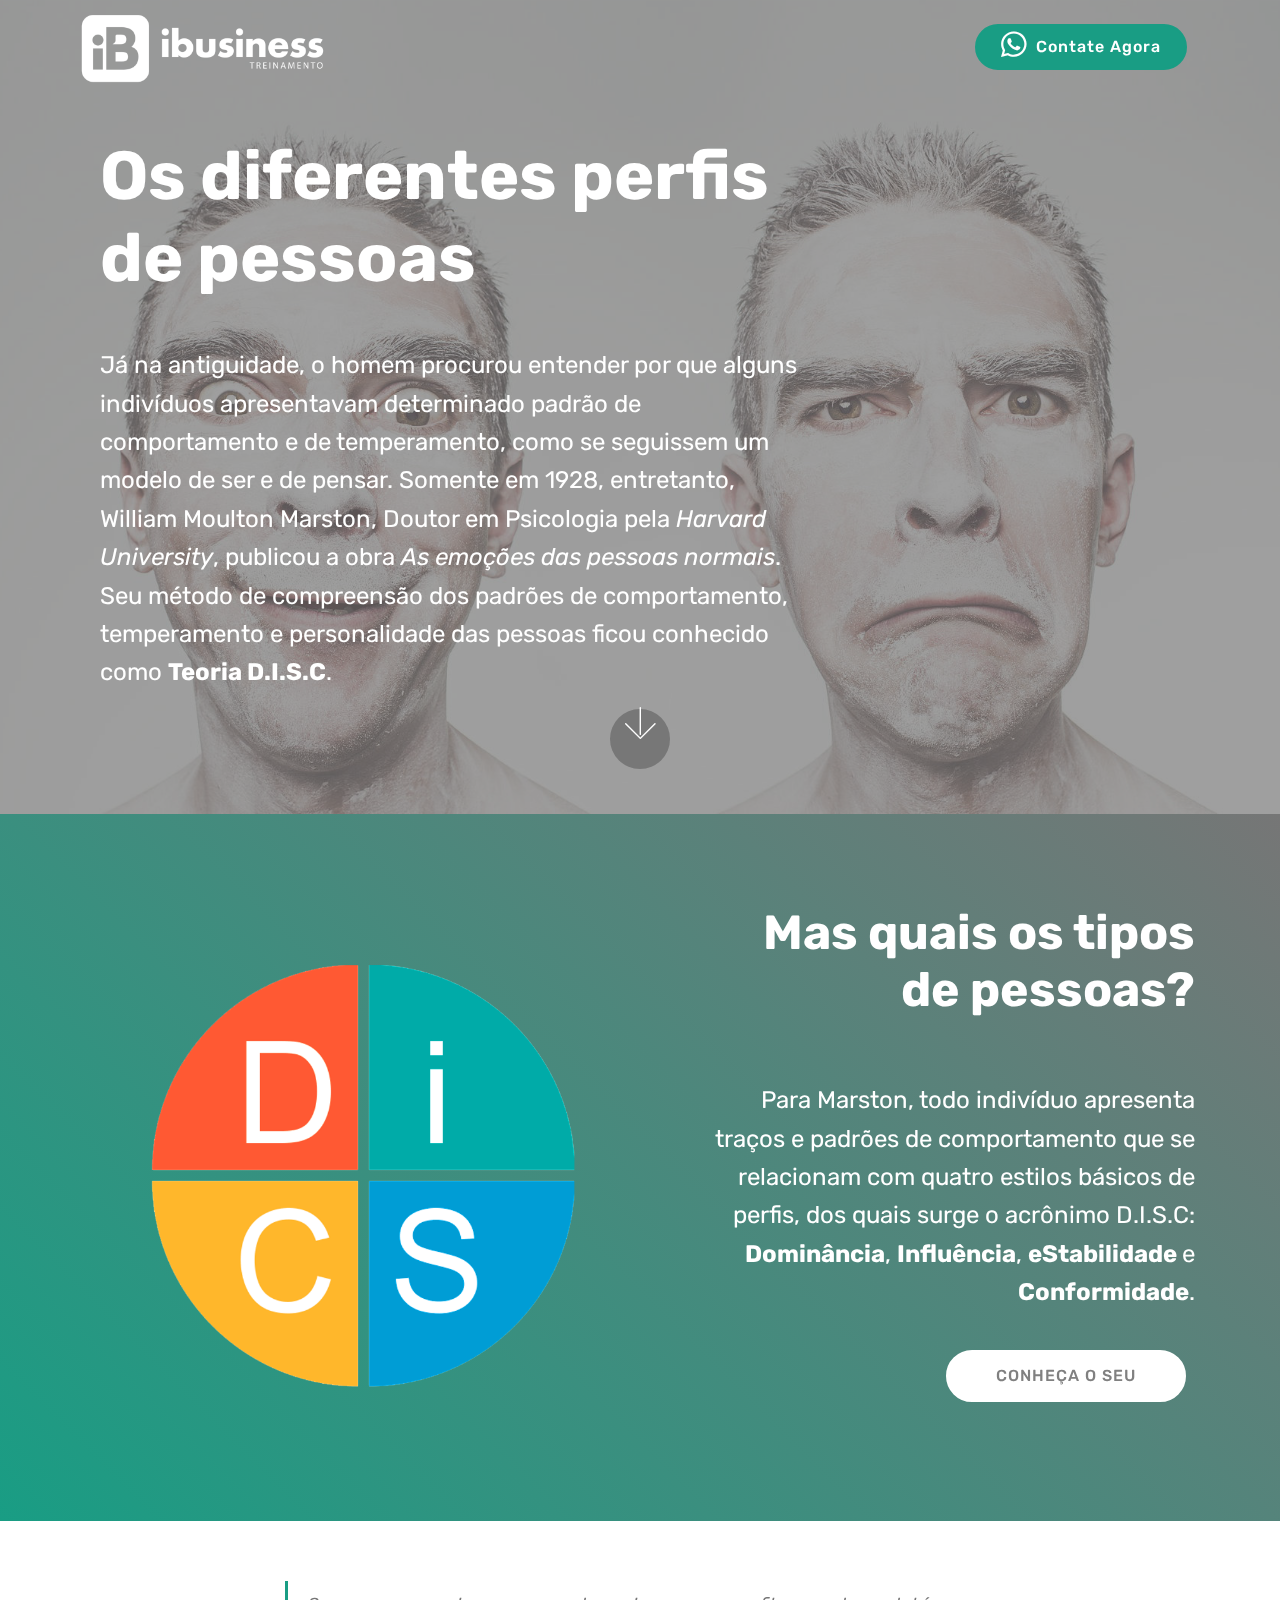
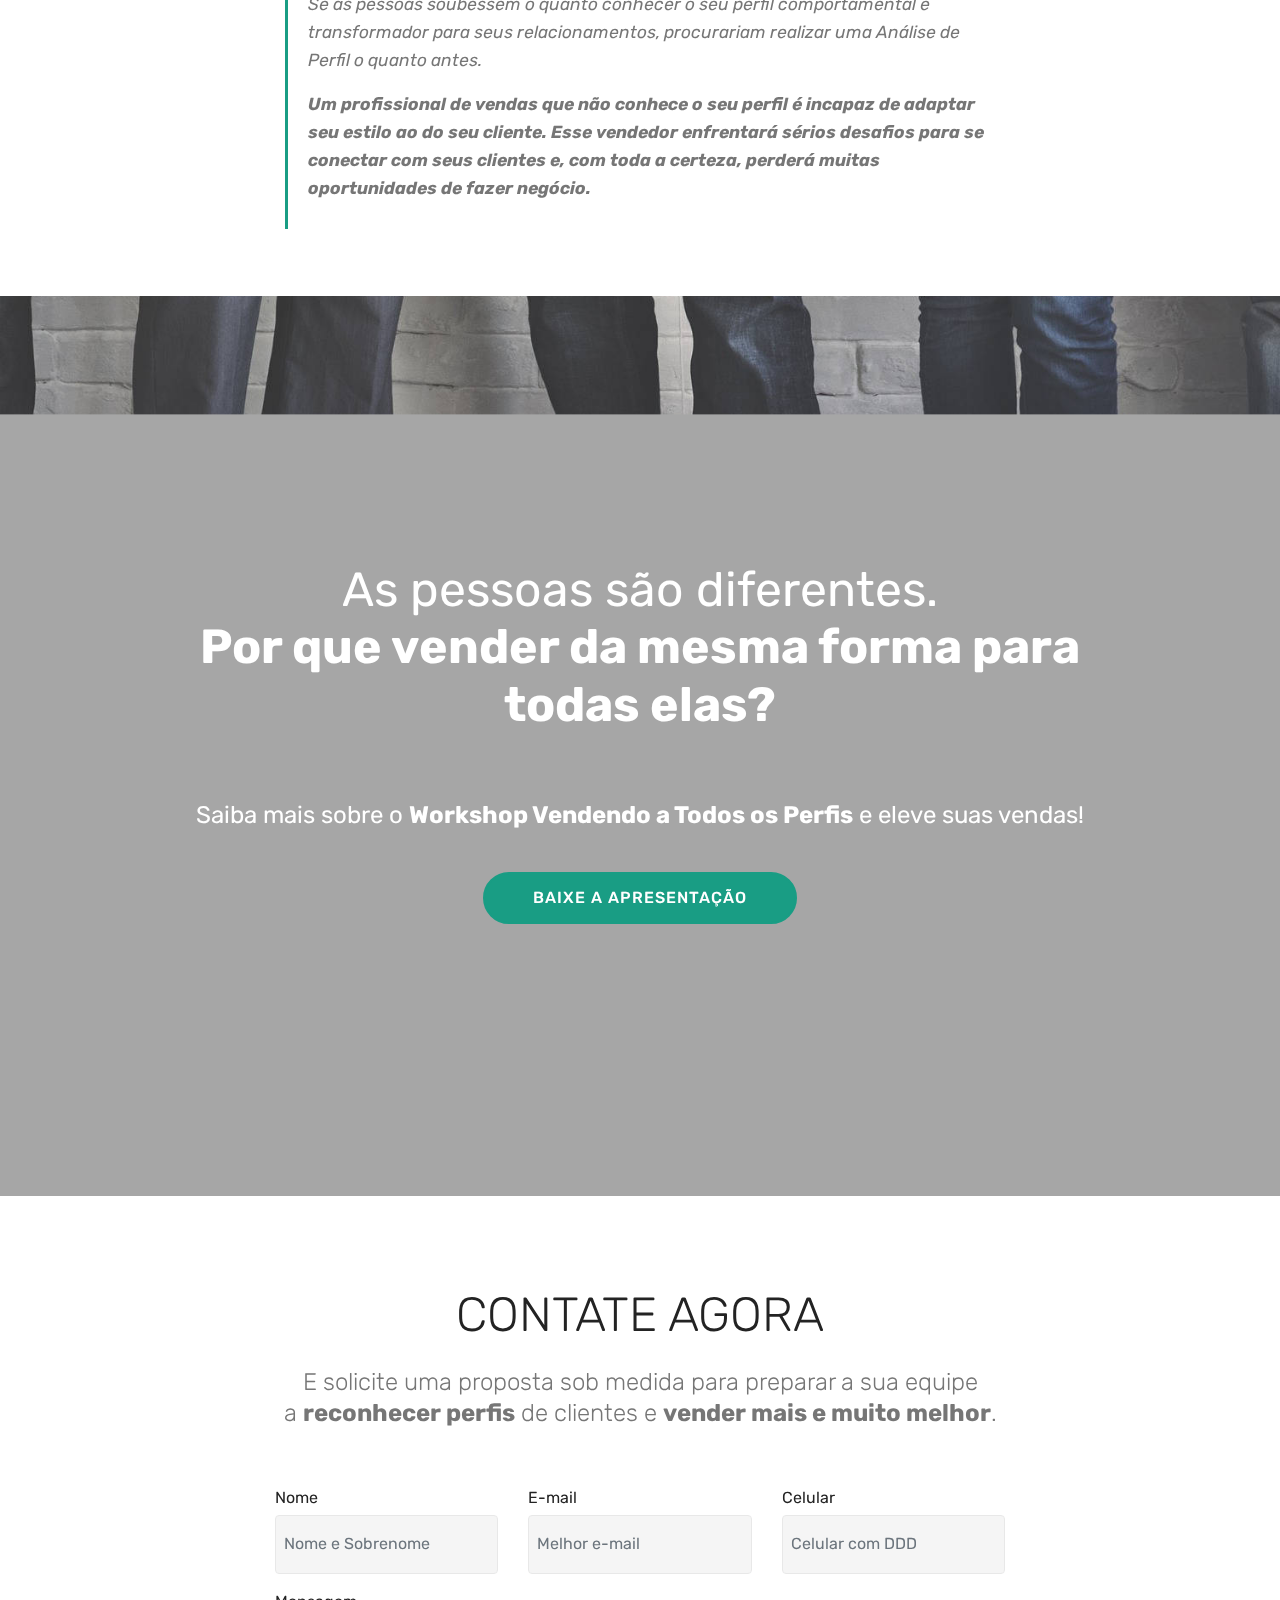
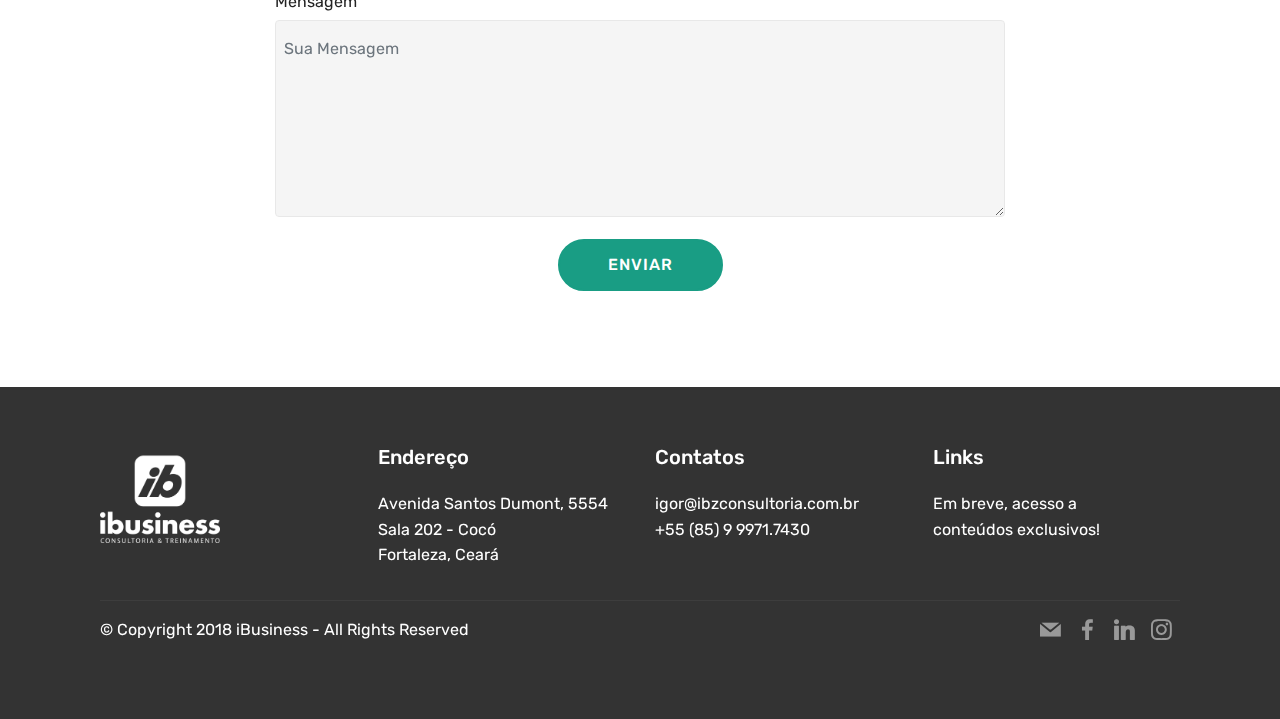
==== commit 98381d9d: "create github pages" ====
--- a/index.html
+++ b/index.html
@@ -48,25 +48,25 @@
         </div>
         <div class="collapse navbar-collapse" id="navbarSupportedContent">
             
-            <div class="navbar-buttons mbr-section-btn"><a class="btn btn-sm btn-primary display-4" href="https://mobirise.co"><span class="socicon socicon-whatsapp mbr-iconfont mbr-iconfont-btn"></span>
+            <div class="navbar-buttons mbr-section-btn"><a class="btn btn-sm btn-primary display-4" href="http://bit.ly/ComunicandoAosPerfis"><span class="socicon socicon-whatsapp mbr-iconfont mbr-iconfont-btn"></span>
                     
                     Contate Agora</a></div>
         </div>
     </nav>
 </section>
 
-<section class="engine"><a href="https://mobirise.info/f">easy web builder</a></section><section class="header9 cid-r9vMJlji9b" data-bg-video="https://www.youtube.com/watch?v=qORZvPztBds" id="header9-c">
-
-    
-
-    <div class="mbr-overlay" style="opacity: 0.8; background-color: rgb(118, 118, 118);">
+<section class="engine"><a href="https://mobirise.info/i">web creation software</a></section><section class="header9 cid-r9vMJlji9b mbr-parallax-background" id="header9-c">
+
+    
+
+    <div class="mbr-overlay" style="opacity: 0.7; background-color: rgb(118, 118, 118);">
     </div>
 
     <div class="container">
         <div class="media-container-column mbr-white col-md-8">
             <h1 class="mbr-section-title align-left mbr-bold pb-3 mbr-fonts-style display-1">Os diferentes perfis de pessoas</h1>
             <h3 class="mbr-section-subtitle align-left mbr-light pb-3 mbr-fonts-style display-7"></h3>
-            <p class="mbr-text align-left pb-3 mbr-fonts-style display-5">Desde a antiguidade, o homem procura entender por que alguns indivíduos se comportam de forma tão semelhante, ainda que não apresentem qualquer parentesco. Somente em 1928, entretanto, William Moulton Marston, Doutor em Psicologia pela <em>Harvard University</em>, publicou a obra <em>As emoções das pessoas normais</em>. Seu método de compreensão dos padrões de comportamento, temperamento e personalidade das pessoas ficou conhecido como <strong>Teoria D.I.S.C</strong>. <br></p>
+            <p class="mbr-text align-left pb-3 mbr-fonts-style display-5">Já na antiguidade, o homem procurou entender por que alguns indivíduos apresentavam determinado padrão de comportamento e de temperamento, como se seguissem um modelo de ser e de pensar. Somente em 1928, entretanto, William Moulton Marston, Doutor em Psicologia pela <em>Harvard University</em>, publicou a obra <em>As emoções das pessoas normais</em>. Seu método de compreensão dos padrões de comportamento, temperamento e personalidade das pessoas ficou conhecido como <strong>Teoria D.I.S.C</strong>. <br></p>
             
         </div>
     </div>
@@ -155,7 +155,7 @@
             <div class="media-container-column col-lg-8" data-form-type="formoid">
                     <div data-form-alert="" hidden="">Obrigado por seu contato. Retornaremos em até 1 dia útil.</div>
             
-                    <form class="mbr-form" action="https://mobirise.com/" method="post" data-form-title="Mobirise Form"><input type="hidden" name="email" data-form-email="true" value="E1hrHj9nhIuv7MjWg8W+pyORK7f0c7CILdnv9n7HhSGD/wr6HEg0xiVMWBgWSezhIz2PDw8ddaZDfI7Mun+jasMkHUdd43aZ027KPE2wIWYgjYWWAncnwhXguRWSXikZ">
+                    <form class="mbr-form" action="https://mobirise.com/" method="post" data-form-title="Mobirise Form"><input type="hidden" name="email" data-form-email="true" value="BXC7L4JNeli6Krgr50hhrmd4wFaxZLIDsqWQJXZKG5ZOGBt+YMlUmzzl0nPE5QdZGcZeFconvvmpjD4D787lutcTGQk6+kvn1SMB7I1AXSHu9cuW7ECgYLAB8oy0ADKc">
                         <div class="row row-sm-offset">
                             <div class="col-md-4 multi-horizontal" data-for="name">
                                 <div class="form-group">
@@ -271,8 +271,6 @@
   <script src="assets/smoothscroll/smooth-scroll.js"></script>
   <script src="assets/dropdown/js/script.min.js"></script>
   <script src="assets/touchswipe/jquery.touch-swipe.min.js"></script>
-  <script src="assets/ytplayer/jquery.mb.ytplayer.min.js"></script>
-  <script src="assets/vimeoplayer/jquery.mb.vimeo_player.js"></script>
   <script src="assets/parallax/jarallax.min.js"></script>
   <script src="assets/theme/js/script.js"></script>
   <script src="assets/formoid/formoid.min.js"></script>
--- a/assets/mobirise/css/mbr-additional.css
+++ b/assets/mobirise/css/mbr-additional.css
@@ -1768,6 +1768,7 @@
 .cid-r9vMJlji9b {
   padding-top: 135px;
   padding-bottom: 90px;
+  background-image: url("../../../assets/images/mbr-1920x1117.jpg");
 }
 .cid-r9vMJlji9b h1 {
   color: #616161;
